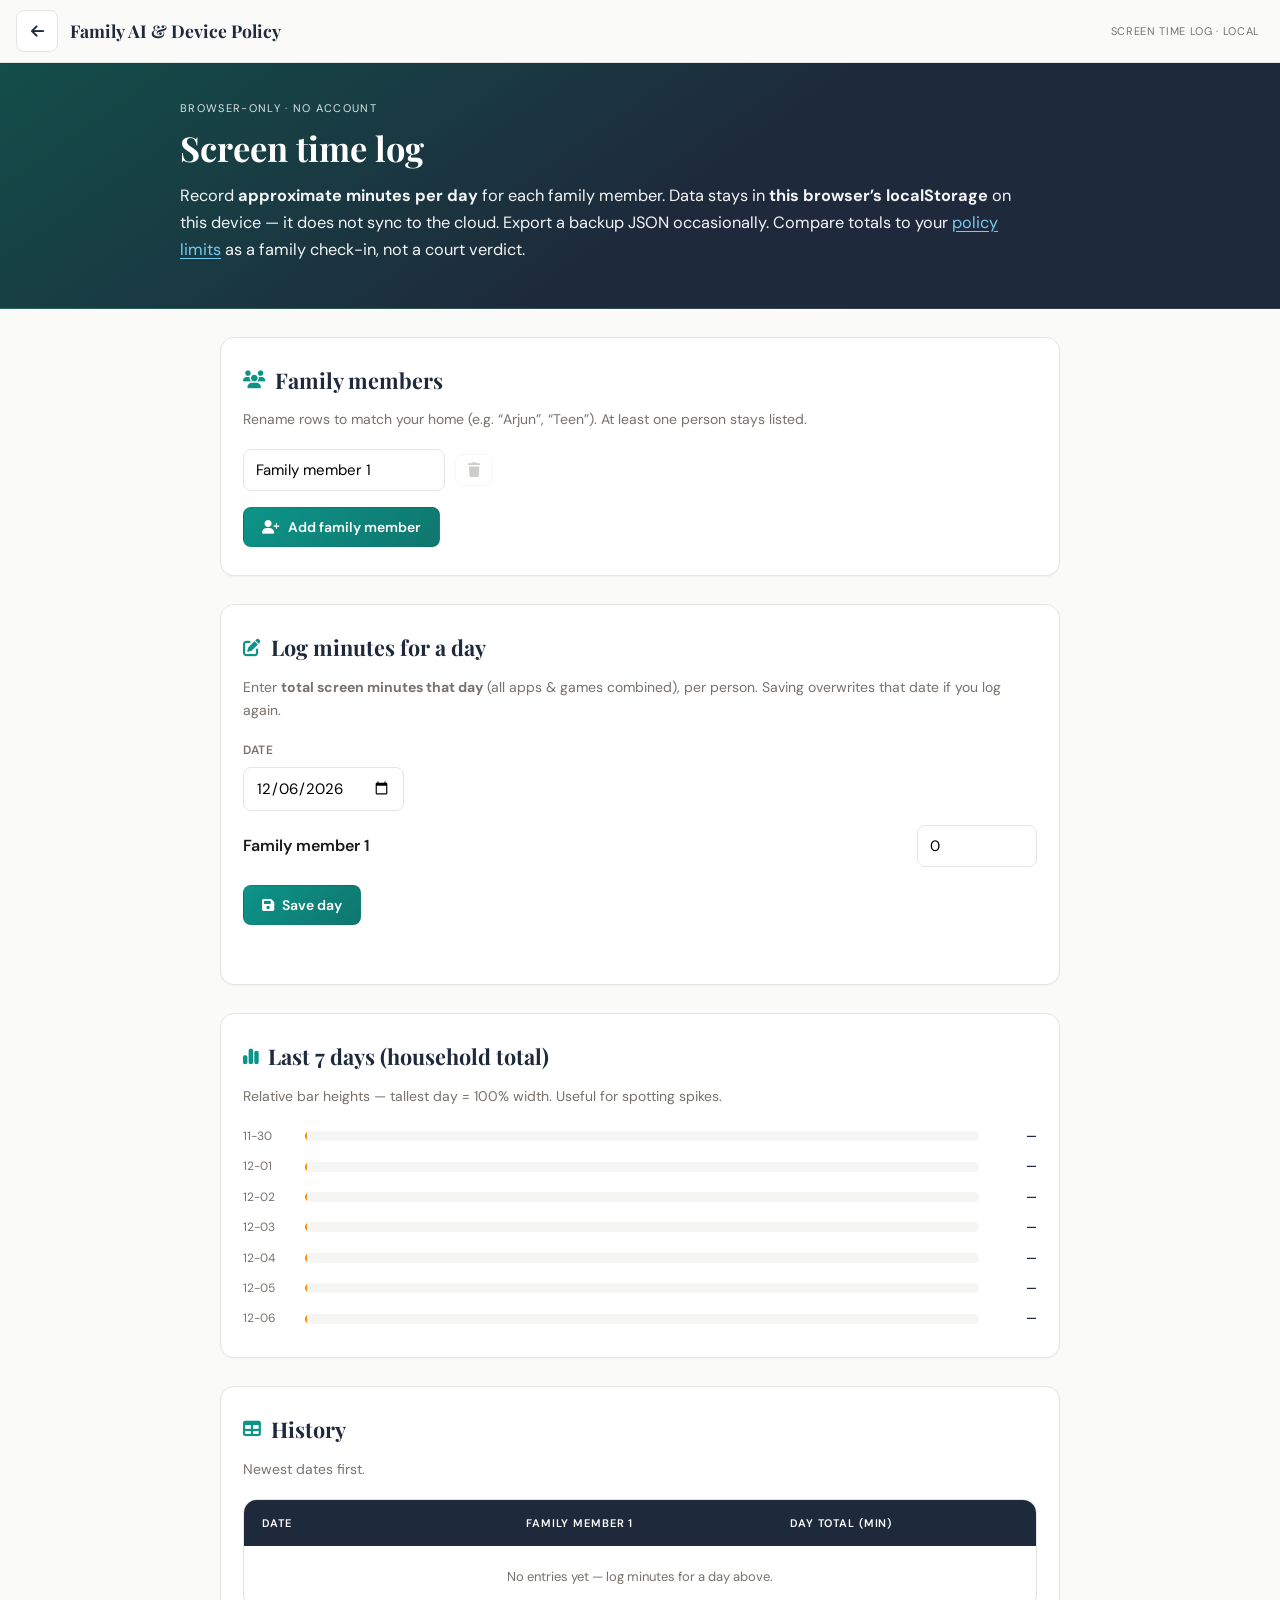
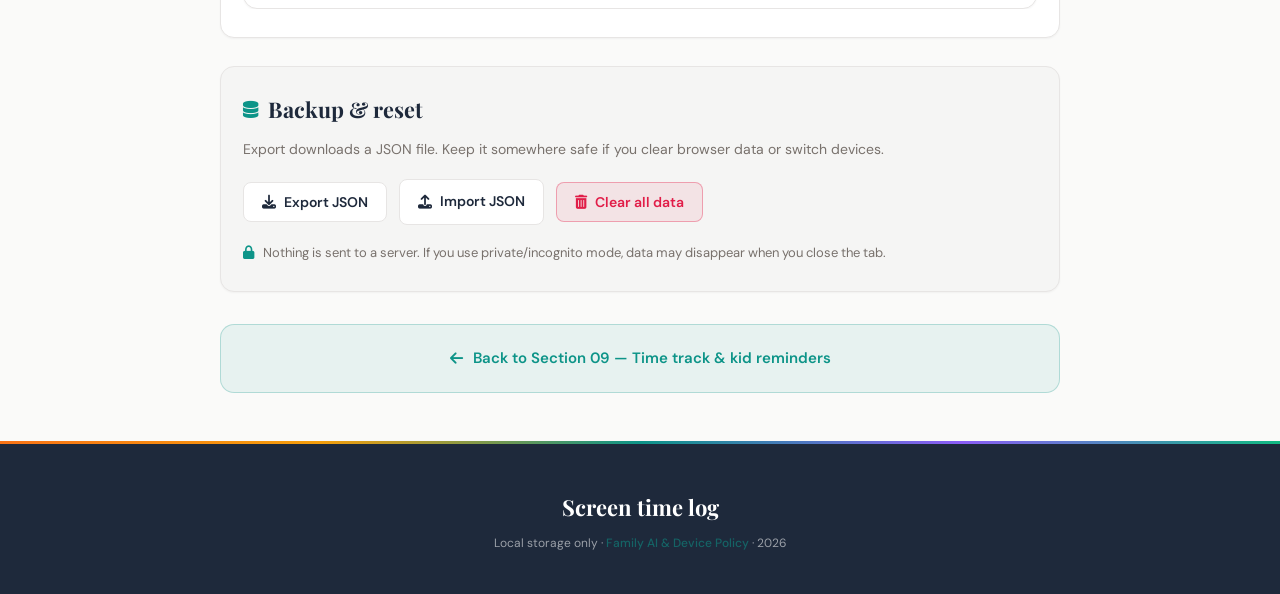
==== screen-time-tracker.html @ e4dd5988 "fix: new pages" ====
<!DOCTYPE html>
<html lang="en">
<head>
<meta charset="UTF-8">
<meta name="viewport" content="width=device-width, initial-scale=1.0">
<title>Screen time log — Family AI &amp; Device Policy</title>
<meta name="theme-color" content="#1E293B">
<meta name="description" content="Simple household screen time log stored in your browser (localStorage). Companion to the Family AI &amp; Device Policy.">
<link href="https://fonts.googleapis.com/css2?family=Playfair+Display:wght@400;700;900&amp;family=DM+Sans:wght@300;400;500;600&amp;family=DM+Mono:wght@400;500&amp;display=swap" rel="stylesheet">
<link rel="stylesheet" href="https://cdnjs.cloudflare.com/ajax/libs/font-awesome/6.5.1/css/all.min.css">
<link rel="stylesheet" href="styles.css">
<script src="screen-time-tracker.js" defer></script>
</head>
<body class="companion-page">

<a href="#main" class="skip-to-main">Skip to main content</a>

<header class="site-header site-header--companion" role="banner">
  <a class="site-header__back" href="index.html#section-09-timetrack" title="Back to policy Section 09 — time track" aria-label="Back to policy Section 09">
    <i class="fa-solid fa-arrow-left" aria-hidden="true"></i>
  </a>
  <a class="site-header__brand" href="index.html">Family AI &amp; Device Policy</a>
  <span class="site-header__meta">Screen time log · local</span>
</header>

<div class="companion-hero companion-hero--tracker" role="region" aria-labelledby="tracker-title">
  <div class="companion-hero__inner">
    <p class="companion-hero__eyebrow">Browser-only · no account</p>
    <h1 id="tracker-title">Screen time log</h1>
    <p class="companion-hero__lead">Record <strong>approximate minutes per day</strong> for each family member. Data stays in <strong>this browser&rsquo;s localStorage</strong> on this device — it does not sync to the cloud. Export a backup JSON occasionally. Compare totals to your <a href="index.html#section-09-screen-time">policy limits</a> as a family check-in, not a court verdict.</p>
  </div>
</div>

<main class="container companion-main" id="main" tabindex="-1">

  <div class="st-tracker-panel">
    <h2 class="st-tracker-h2"><i class="fa-solid fa-users" aria-hidden="true"></i> Family members</h2>
    <p class="st-tracker-lead">Rename rows to match your home (e.g. &ldquo;Arjun&rdquo;, &ldquo;Teen&rdquo;). At least one person stays listed.</p>
    <div id="st-people-list" class="st-tracker-people"></div>
    <button type="button" class="st-tracker-btn st-tracker-btn--primary" id="st-add-person">
      <i class="fa-solid fa-user-plus" aria-hidden="true"></i> Add family member
    </button>
  </div>

  <div class="st-tracker-panel">
    <h2 class="st-tracker-h2"><i class="fa-solid fa-pen-to-square" aria-hidden="true"></i> Log minutes for a day</h2>
    <p class="st-tracker-lead">Enter <strong>total screen minutes that day</strong> (all apps &amp; games combined), per person. Saving overwrites that date if you log again.</p>
    <div class="st-tracker-log-meta">
      <label class="st-tracker-date-label" for="st-log-date">Date</label>
      <input type="date" id="st-log-date" class="st-tracker-input st-tracker-input--date" />
    </div>
    <div id="st-log-fields" class="st-tracker-log-fields"></div>
    <button type="button" class="st-tracker-btn st-tracker-btn--primary" id="st-save-log">
      <i class="fa-solid fa-floppy-disk" aria-hidden="true"></i> Save day
    </button>
    <p id="st-status" class="st-tracker-status" role="status" aria-live="polite"></p>
  </div>

  <div class="st-tracker-panel">
    <h2 class="st-tracker-h2"><i class="fa-solid fa-chart-simple" aria-hidden="true"></i> Last 7 days (household total)</h2>
    <p class="st-tracker-lead">Relative bar heights — tallest day = 100% width. Useful for spotting spikes.</p>
    <div id="st-week-bars" class="st-week-bars"></div>
  </div>

  <div class="st-tracker-panel">
    <h2 class="st-tracker-h2"><i class="fa-solid fa-table" aria-hidden="true"></i> History</h2>
    <p class="st-tracker-lead">Newest dates first.</p>
    <div class="st-tracker-table-wrap">
      <table class="retention-table st-tracker-history" id="st-history-table">
        <thead id="st-history-thead"></thead>
        <tbody id="st-history-body"></tbody>
      </table>
    </div>
  </div>

  <div class="st-tracker-panel st-tracker-panel--muted">
    <h2 class="st-tracker-h2"><i class="fa-solid fa-database" aria-hidden="true"></i> Backup &amp; reset</h2>
    <p class="st-tracker-lead">Export downloads a JSON file. Keep it somewhere safe if you clear browser data or switch devices.</p>
    <div class="st-tracker-actions">
      <button type="button" class="st-tracker-btn st-tracker-btn--secondary" id="st-export">
        <i class="fa-solid fa-download" aria-hidden="true"></i> Export JSON
      </button>
      <label class="st-tracker-btn st-tracker-btn--secondary st-tracker-btn--file">
        <i class="fa-solid fa-upload" aria-hidden="true"></i> Import JSON
        <input type="file" id="st-import" accept="application/json,.json" class="st-tracker-file-input" />
      </label>
      <button type="button" class="st-tracker-btn st-tracker-btn--danger" id="st-reset">
        <i class="fa-solid fa-trash-can" aria-hidden="true"></i> Clear all data
      </button>
    </div>
    <p class="st-tracker-privacy"><i class="fa-solid fa-lock" aria-hidden="true"></i> Nothing is sent to a server. If you use private/incognito mode, data may disappear when you close the tab.</p>
  </div>

  <div class="companion-back-strip">
    <a href="index.html#section-09-timetrack" class="companion-back-strip__link"><i class="fa-solid fa-arrow-left" aria-hidden="true"></i> Back to Section 09 — Time track &amp; kid reminders</a>
  </div>

</main>

<footer class="policy-footer policy-footer--companion" role="contentinfo">
  <div class="policy-footer__main-row">
    <div class="policy-footer__col">
      <div class="policy-footer__brand-title">Screen time log</div>
      <div class="policy-footer__brand-meta">
        Local storage only · <a href="index.html">Family AI &amp; Device Policy</a> · 2026
      </div>
    </div>
  </div>
</footer>

</body>
</html>
---- styles.css ----
/* ===================================================================
   Family AI & Device Policy — Modern, Family-Friendly Theme
   Warm, approachable, and visually appealing for all age groups
   =================================================================== */

:root {
  /* Primary palette — warm & inviting */
  --saffron: #F97316;
  --deep-navy: #1E293B;
  --ivory: #FAFAF9;
  --gold: #F59E0B;
  --teal: #0D9488;
  --rose: #E11D48;
  --soft-gray: #F5F5F4;
  --text-dark: #1C1917;
  --text-mid: #78716C;
  --border: #E7E5E4;

  /* Extended palette */
  --purple: #8B5CF6;
  --sky: #0EA5E9;
  --emerald: #10B981;
  --pink: #EC4899;
  --amber: #F59E0B;
  --indigo: #6366F1;

  /* Gradients */
  --grad-hero: linear-gradient(135deg, #1E293B 0%, #334155 40%, #1E293B 100%);
  --grad-warm: linear-gradient(135deg, #FFF7ED 0%, #FEF3C7 100%);
  --grad-cool: linear-gradient(135deg, #F0FDFA 0%, #ECFEFF 100%);

  /* Shadows */
  --shadow-sm: 0 1px 2px rgba(0,0,0,0.04);
  --shadow-md: 0 4px 12px rgba(0,0,0,0.06);
  --shadow-lg: 0 10px 30px rgba(0,0,0,0.08);
  --shadow-xl: 0 20px 50px rgba(0,0,0,0.10);
  --shadow-glow: 0 0 40px rgba(249,115,22,0.15);

  /* Radius */
  --radius-sm: 8px;
  --radius-md: 14px;
  --radius-lg: 20px;
  --radius-xl: 28px;

  /* Left nav (TOC) */
  --doc-nav-width: 272px;
}

/* ── Reset & Base ──────────────────────────────────────────── */

* {
  margin: 0;
  padding: 0;
  box-sizing: border-box;
}

html {
  scroll-behavior: smooth;
  scroll-padding-top: 56px;
  overflow-x: clip;
  max-width: 100%;
}

body {
  font-family: 'DM Sans', sans-serif;
  background: var(--ivory);
  color: var(--text-dark);
  line-height: 1.7;
  -webkit-font-smoothing: antialiased;
  -moz-osx-font-smoothing: grayscale;
  overflow-x: clip;
  max-width: 100%;
}

img,
video {
  max-width: 100%;
  height: auto;
}

code {
  overflow-wrap: anywhere;
  word-break: break-word;
}

/* ── Sticky site header ────────────────────────────────────── */

.site-header {
  position: sticky;
  top: 0;
  z-index: 199;
  display: flex;
  align-items: center;
  gap: 12px;
  min-height: 52px;
  min-width: 0;
  width: 100%;
  max-width: 100%;
  box-sizing: border-box;
  padding: 10px 20px 10px 12px;
  background: rgba(250, 250, 249, 0.94);
  backdrop-filter: blur(12px);
  -webkit-backdrop-filter: blur(12px);
  border-bottom: 1px solid var(--border);
  box-shadow: 0 1px 0 rgba(0, 0, 0, 0.04);
}

.site-header__toc {
  flex-shrink: 0;
  width: 42px;
  height: 42px;
  display: flex;
  align-items: center;
  justify-content: center;
  border: 1px solid var(--border);
  border-radius: var(--radius-sm);
  background: white;
  color: var(--deep-navy);
  cursor: pointer;
  font-size: 17px;
  transition: border-color 0.15s ease, color 0.15s ease, background 0.15s ease;
}

.site-header__toc:hover {
  border-color: rgba(13, 148, 136, 0.4);
  color: var(--teal);
  background: rgba(13, 148, 136, 0.06);
}

.site-header__toc:focus-visible {
  outline: 2px solid var(--saffron);
  outline-offset: 2px;
}

.site-header__brand {
  flex: 1;
  min-width: 0;
  font-family: 'Playfair Display', serif;
  font-size: 1.1rem;
  font-weight: 700;
  color: var(--deep-navy);
  text-decoration: none;
  white-space: nowrap;
  overflow: hidden;
  text-overflow: ellipsis;
}

.site-header__brand:hover {
  color: var(--teal);
}

.site-header__meta {
  flex-shrink: 0;
  font-size: 11px;
  letter-spacing: 0.06em;
  text-transform: uppercase;
  color: var(--text-mid);
  margin-left: auto;
}

@media (max-width: 520px) {
  .site-header__meta {
    display: none;
  }
}

/* ── Cover / Hero ──────────────────────────────────────────── */

.cover {
  position: relative;
  color: white;
  overflow: hidden;
  overflow-x: clip;
  min-height: min(88vh, 960px);
  display: flex;
  flex-direction: column;
  padding: 0;
}

.cover__media {
  position: absolute;
  inset: 0;
  z-index: 0;
}

.cover__img {
  width: 100%;
  height: 100%;
  max-width: none;
  object-fit: cover;
  object-position: center 42%;
}

.cover__overlay {
  position: absolute;
  inset: 0;
  z-index: 1;
  background: linear-gradient(
    155deg,
    rgba(15, 23, 42, 0.93) 0%,
    rgba(30, 41, 59, 0.78) 42%,
    rgba(15, 23, 42, 0.92) 100%
  );
}

.cover-inner {
  position: relative;
  z-index: 2;
  padding: 80px 60px 48px;
  flex: 1;
  display: flex;
  flex-direction: column;
  justify-content: flex-end;
}

.cover__photo-credit {
  margin: 28px 0 0;
  max-width: 42rem;
}

.cover__photo-credit__line {
  margin: 0 0 6px;
  font-size: 11px;
  letter-spacing: 0.03em;
  line-height: 1.55;
  opacity: 0.58;
}

.cover__photo-credit__line:last-child {
  margin-bottom: 0;
}

.cover__photo-credit__title {
  display: inline-block;
  font-weight: 600;
  text-transform: uppercase;
  letter-spacing: 0.08em;
  font-size: 10px;
  margin-right: 8px;
  opacity: 0.85;
}

.cover__photo-credit a {
  color: var(--gold);
  text-decoration: underline;
  text-underline-offset: 2px;
}

.cover__photo-credit a:hover {
  opacity: 1;
}

@keyframes fadeInUp {
  from { opacity: 0; transform: translateY(24px); }
  to   { opacity: 1; transform: translateY(0); }
}

.cover-top {
  display: flex;
  justify-content: space-between;
  align-items: flex-start;
  margin-bottom: 80px;
  position: relative;
  z-index: 1;
  animation: fadeInUp 0.6s ease-out;
}

.family-badge {
  display: flex;
  align-items: center;
  gap: 12px;
}

.badge-icon {
  width: 50px;
  height: 50px;
  background: linear-gradient(135deg, var(--saffron), var(--gold));
  border-radius: 14px;
  display: flex;
  align-items: center;
  justify-content: center;
  font-size: 22px;
  box-shadow: 0 4px 16px rgba(249,115,22,0.35);
}

.badge-text {
  font-weight: 600;
  font-size: 13px;
  letter-spacing: 0.08em;
  text-transform: uppercase;
  opacity: 0.9;
}

.version-tag {
  font-family: 'DM Mono', monospace;
  font-size: 11px;
  letter-spacing: 0.1em;
  color: var(--gold);
  background: rgba(245,158,11,0.1);
  border: 1px solid rgba(245,158,11,0.3);
  padding: 6px 14px;
  border-radius: 20px;
  backdrop-filter: blur(8px);
}

.cover-title {
  margin-bottom: 40px;
  position: relative;
  z-index: 1;
  animation: fadeInUp 0.7s ease-out 0.1s both;
}

.cover-title .eyebrow {
  font-family: 'DM Mono', monospace;
  font-size: 12px;
  letter-spacing: 0.15em;
  text-transform: uppercase;
  color: var(--saffron);
  margin-bottom: 16px;
}

.cover-title h1 {
  font-family: 'Playfair Display', serif;
  font-size: 56px;
  font-weight: 900;
  line-height: 1.1;
  margin-bottom: 16px;
}

.cover-title h1 span {
  background: linear-gradient(135deg, var(--gold) 0%, var(--saffron) 100%);
  -webkit-background-clip: text;
  -webkit-text-fill-color: transparent;
  background-clip: text;
}

.cover-title .subtitle {
  font-size: 17px;
  font-weight: 300;
  opacity: 0.7;
  max-width: 560px;
  line-height: 1.7;
}

.cover-meta {
  display: grid;
  grid-template-columns: repeat(5, 1fr);
  gap: 1px;
  background: rgba(255, 255, 255, 0.06);
  border-radius: var(--radius-lg);
  overflow: hidden;
  margin-top: 60px;
  position: relative;
  z-index: 1;
  animation: fadeInUp 0.8s ease-out 0.2s both;
  border: 1px solid rgba(255,255,255,0.08);
}

.meta-item {
  background: rgba(255, 255, 255, 0.04);
  padding: 24px 20px;
  text-align: center;
  transition: background 0.3s ease;
  backdrop-filter: blur(4px);
}

.meta-item:hover {
  background: rgba(255, 255, 255, 0.08);
}

.meta-item .label {
  font-size: 10px;
  letter-spacing: 0.12em;
  text-transform: uppercase;
  opacity: 0.5;
  margin-bottom: 6px;
}

.meta-item .value {
  font-family: 'Playfair Display', serif;
  font-size: 18px;
  font-weight: 700;
  color: var(--gold);
}

/* ── Container & Sections ──────────────────────────────────── */

.container {
  max-width: 920px;
  width: 100%;
  min-width: 0;
  margin: 0 auto;
  padding: 60px 40px;
  box-sizing: border-box;
}

.section {
  margin-bottom: 72px;
  animation: fadeInUp 0.5s ease-out both;
  min-width: 0;
  max-width: 100%;
}

.section-header {
  display: flex;
  align-items: center;
  gap: 16px;
  margin-bottom: 28px;
  padding-bottom: 16px;
  border-bottom: 2px solid var(--border);
}

.section-num {
  font-family: 'DM Mono', monospace;
  font-size: 11px;
  letter-spacing: 0.1em;
  color: var(--saffron);
  background: rgba(249,115,22,0.08);
  border: 1px solid rgba(249,115,22,0.18);
  padding: 4px 12px;
  border-radius: 20px;
  white-space: nowrap;
}

.section-num--grandparent {
  background: rgba(181,101,29,0.08);
  border-color: rgba(181,101,29,0.25);
  color: #B5651D;
}

.section-title {
  font-family: 'Playfair Display', serif;
  font-size: 28px;
  font-weight: 700;
  color: var(--deep-navy);
}

.section-icon {
  margin-left: auto;
  font-size: 28px;
  opacity: 0.4;
}

/* ── Age Legend ─────────────────────────────────────────────── */

.age-legend {
  display: flex;
  flex-wrap: wrap;
  gap: 10px;
  margin-bottom: 20px;
}

.age-pill {
  display: flex;
  align-items: center;
  gap: 8px;
  padding: 8px 16px;
  border-radius: 30px;
  font-size: 12px;
  font-weight: 600;
  border: 1px solid;
  transition: transform 0.2s ease, box-shadow 0.2s ease;
}

.age-pill:hover {
  transform: translateY(-1px);
  box-shadow: var(--shadow-md);
}

.age-pill i {
  font-size: 11px;
}

.age-pill.adult {
  background: #F0FDFA;
  color: var(--teal);
  border-color: #99F6E4;
}

.age-pill.teen {
  background: #FFF7ED;
  color: var(--saffron);
  border-color: #FDBA74;
}

.age-pill.child {
  background: #FAF5FF;
  color: var(--purple);
  border-color: #C4B5FD;
}

.age-pill.toddler {
  background: #ECFDF5;
  color: var(--emerald);
  border-color: #6EE7B7;
}

.age-pill.grandparent {
  background: #FDF3E8;
  color: #8B4513;
  border-color: #D4A056;
}

.age-pill .dot {
  width: 10px;
  height: 10px;
  border-radius: 50%;
}

.age-pill.adult .dot { background: var(--teal); }
.age-pill.teen .dot { background: var(--saffron); }
.age-pill.child .dot { background: var(--purple); }
.age-pill.toddler .dot { background: var(--emerald); }
.age-pill.grandparent .dot { background: #B5651D; }

/* ── Member Cards ──────────────────────────────────────────── */

.members-grid {
  display: grid;
  grid-template-columns: 1fr 1fr;
  gap: 16px;
}

.member-card {
  border: 1px solid var(--border);
  border-radius: var(--radius-lg);
  padding: 26px;
  background: white;
  position: relative;
  overflow: hidden;
  transition: transform 0.25s ease, box-shadow 0.25s ease;
}

.member-card:hover {
  transform: translateY(-3px);
  box-shadow: var(--shadow-lg);
}

.member-card--full-width {
  grid-column: 1 / -1;
}

.member-card::before {
  content: '';
  position: absolute;
  top: 0;
  left: 0;
  right: 0;
  height: 4px;
}

.member-card.adult::before {
  background: linear-gradient(90deg, var(--teal), var(--sky));
}

.member-card.teen::before {
  background: linear-gradient(90deg, var(--saffron), var(--gold));
}

.member-card.child::before {
  background: linear-gradient(90deg, var(--purple), var(--pink));
}

.member-card.toddler::before {
  background: linear-gradient(90deg, var(--emerald), #34D399);
}

.member-card.grandparent::before {
  background: linear-gradient(90deg, #B5651D, #D4A056);
}

.member-role {
  font-size: 10px;
  letter-spacing: 0.12em;
  text-transform: uppercase;
  font-weight: 600;
  margin-bottom: 6px;
}

.member-card.adult .member-role { color: var(--teal); }
.member-card.teen .member-role { color: var(--saffron); }
.member-card.child .member-role { color: var(--purple); }
.member-card.toddler .member-role { color: var(--emerald); }
.member-card.grandparent .member-role { color: #B5651D; }

.member-name {
  font-family: 'Playfair Display', serif;
  font-size: 22px;
  font-weight: 700;
  margin-bottom: 6px;
}

.member-desc {
  font-size: 13px;
  color: var(--text-mid);
  margin-bottom: 16px;
  line-height: 1.65;
}

.member-perms {
  display: flex;
  flex-wrap: wrap;
  gap: 6px;
}

.perm-tag {
  font-size: 11px;
  padding: 4px 12px;
  border-radius: 20px;
  font-weight: 500;
  transition: transform 0.15s ease;
}

.perm-tag:hover {
  transform: scale(1.03);
}

.perm-tag.green {
  background: #ECFDF5;
  color: #065F46;
  border: 1px solid #A7F3D0;
}

.perm-tag.yellow {
  background: #FFFBEB;
  color: #92400E;
  border: 1px solid #FDE68A;
}

.perm-tag.red {
  background: #FFF1F2;
  color: #9F1239;
  border: 1px solid #FECDD3;
}

.perm-tag.purple {
  background: #FAF5FF;
  color: #6B21A8;
  border: 1px solid #D8B4FE;
}

.perm-tag.brown {
  background: #FDF3E8;
  color: #8B4513;
  border: 1px solid #D4A056;
}

/* ── Tools Grid ────────────────────────────────────────────── */

.tools-grid {
  display: grid;
  gap: 10px;
  width: 100%;
  min-width: 0;
}

.tool-row {
  display: grid;
  grid-template-columns: 44px minmax(0, 1fr) 90px 80px 90px 100px;
  align-items: center;
  gap: 12px;
  padding: 14px 16px;
  min-width: 0;
  box-sizing: border-box;
  background: white;
  border: 1px solid var(--border);
  border-radius: var(--radius-md);
  transition: transform 0.2s ease, box-shadow 0.2s ease;
}

.tool-row:not(.header):hover {
  transform: translateX(4px);
  box-shadow: var(--shadow-md);
}

.tool-row.header {
  background: var(--deep-navy);
  color: white;
  border-color: var(--deep-navy);
  font-size: 11px;
  letter-spacing: 0.08em;
  text-transform: uppercase;
  font-weight: 600;
  border-radius: var(--radius-md);
}

.tool-emoji {
  font-size: 20px;
  text-align: center;
}

.tool-name {
  font-weight: 600;
  font-size: 14px;
  min-width: 0;
  overflow-wrap: anywhere;
}

.tool-sub {
  font-size: 11px;
  color: var(--text-mid);
  min-width: 0;
  overflow-wrap: anywhere;
}

.access-dot {
  width: 30px;
  height: 30px;
  border-radius: 50%;
  display: flex;
  align-items: center;
  justify-content: center;
  font-size: 11px;
  margin: 0 auto;
  font-weight: 700;
  transition: transform 0.2s ease;
}

.access-dot:hover {
  transform: scale(1.15);
}

.access-dot.full {
  background: #D1FAE5;
  color: #065F46;
}

.access-dot.limit {
  background: #FEF3C7;
  color: #92400E;
}

.access-dot.super {
  background: #EDE9FE;
  color: #5B21B6;
}

.access-dot.appr {
  background: #DBEAFE;
  color: #1E40AF;
}

.access-dot.none {
  background: #F5F5F4;
  color: #A8A29E;
}

.tool-legend {
  margin-top: 14px;
  font-size: 12px;
  color: var(--text-mid);
  background: var(--soft-gray);
  padding: 10px 16px;
  border-radius: var(--radius-sm);
}

.grandparent-access-note {
  margin-top: 14px;
  background: linear-gradient(135deg, #FDF3E8, #FEFCE8);
  border: 1px solid #D4A056;
  border-radius: var(--radius-md);
  padding: 16px 20px;
  font-size: 13px;
  display: flex;
  gap: 12px;
  align-items: flex-start;
}

.grandparent-access-note__emoji {
  font-size: 20px;
  flex-shrink: 0;
}

.grandparent-access-note__title {
  color: #8B4513;
  display: block;
  margin-bottom: 4px;
}

/* ── Rules List ────────────────────────────────────────────── */

.rules-list {
  display: grid;
  gap: 12px;
}

.rule-item {
  display: flex;
  gap: 16px;
  padding: 20px 22px;
  background: white;
  border: 1px solid var(--border);
  border-radius: var(--radius-md);
  align-items: flex-start;
  transition: transform 0.2s ease, box-shadow 0.2s ease;
}

.rule-item:hover {
  transform: translateX(4px);
  box-shadow: var(--shadow-md);
}

.rule-item.critical {
  border-left: 4px solid var(--rose);
}

.rule-item.important {
  border-left: 4px solid var(--amber);
}

.rule-item.standard {
  border-left: 4px solid var(--teal);
}

.rule-badge {
  font-size: 10px;
  font-weight: 700;
  letter-spacing: 0.1em;
  text-transform: uppercase;
  padding: 4px 10px;
  border-radius: 6px;
  white-space: nowrap;
  margin-top: 3px;
}

.rule-item.critical .rule-badge {
  background: #FFF1F2;
  color: var(--rose);
}

.rule-item.important .rule-badge {
  background: #FFFBEB;
  color: #B45309;
}

.rule-item.standard .rule-badge {
  background: #F0FDFA;
  color: var(--teal);
}

.rule-content {
  flex: 1;
}

.rule-title {
  font-weight: 600;
  font-size: 15px;
  margin-bottom: 4px;
  color: var(--text-dark);
}

.rule-desc {
  font-size: 13px;
  color: var(--text-mid);
  line-height: 1.65;
}

/* ── Approval Flow ─────────────────────────────────────────── */

.approval-flow {
  display: flex;
  align-items: stretch;
  gap: 0;
  overflow-x: auto;
  overflow-y: hidden;
  max-width: 100%;
  min-width: 0;
  padding: 8px 0;
  -webkit-overflow-scrolling: touch;
}

.flow-step {
  flex: 1;
  min-width: 140px;
  background: white;
  border: 1px solid var(--border);
  border-radius: var(--radius-md);
  padding: 22px 16px;
  text-align: center;
  position: relative;
  transition: transform 0.25s ease, box-shadow 0.25s ease;
}

.flow-step:hover {
  transform: translateY(-3px);
  box-shadow: var(--shadow-md);
}

.flow-step + .flow-step::before {
  content: '\2192';
  position: absolute;
  left: -14px;
  top: 50%;
  transform: translateY(-50%);
  color: var(--saffron);
  font-size: 18px;
  font-weight: bold;
  z-index: 1;
}

.flow-step .step-num {
  width: 36px;
  height: 36px;
  background: linear-gradient(135deg, var(--saffron), var(--gold));
  color: white;
  border-radius: 50%;
  display: flex;
  align-items: center;
  justify-content: center;
  font-weight: 700;
  font-size: 14px;
  margin: 0 auto 10px;
  box-shadow: 0 3px 12px rgba(249,115,22,0.3);
}

.flow-step .step-title {
  font-weight: 600;
  font-size: 13px;
  margin-bottom: 4px;
}

.flow-step .step-desc {
  font-size: 11px;
  color: var(--text-mid);
}

/* ── Callouts ──────────────────────────────────────────────── */

.callout {
  border-radius: var(--radius-md);
  padding: 18px 22px;
  margin: 16px 0;
  display: flex;
  gap: 14px;
  align-items: flex-start;
  transition: box-shadow 0.2s ease;
}

.callout:hover {
  box-shadow: var(--shadow-sm);
}

.callout--mt-16 { margin-top: 16px; }
.callout--mt-20 { margin-top: 20px; }

.callout.info {
  background: linear-gradient(135deg, #EFF6FF, #DBEAFE);
  border: 1px solid #93C5FD;
}

.callout.warning {
  background: linear-gradient(135deg, #FFFBEB, #FEF3C7);
  border: 1px solid #FCD34D;
}

.callout.danger {
  background: linear-gradient(135deg, #FFF1F2, #FFE4E6);
  border: 1px solid #FDA4AF;
}

.callout-icon {
  font-size: 18px;
  flex-shrink: 0;
  margin-top: 1px;
}

.callout-text {
  font-size: 13px;
  line-height: 1.65;
}

.callout-text strong {
  display: block;
  margin-bottom: 4px;
  font-size: 14px;
}

/* ── Tables ────────────────────────────────────────────────── */

.retention-table {
  width: 100%;
  max-width: 100%;
  table-layout: fixed;
  border-collapse: separate;
  border-spacing: 0;
  background: white;
  border-radius: var(--radius-md);
  overflow: hidden;
  border: 1px solid var(--border);
  box-shadow: var(--shadow-sm);
}

.retention-table th {
  background: var(--deep-navy);
  color: white;
  padding: 14px 18px;
  font-size: 11px;
  letter-spacing: 0.08em;
  text-transform: uppercase;
  text-align: left;
  font-weight: 600;
  overflow-wrap: anywhere;
  word-break: break-word;
}

.retention-table td {
  padding: 14px 18px;
  font-size: 13px;
  border-bottom: 1px solid var(--border);
  vertical-align: top;
  transition: background 0.2s ease;
  overflow-wrap: anywhere;
  word-break: break-word;
}

.retention-table tr:last-child td {
  border-bottom: none;
}

.retention-table tr:nth-child(even) td {
  background: var(--soft-gray);
}

.retention-table tbody tr:hover td {
  background: #FFF7ED;
}

.retention-table--mt { margin-top: 16px; }
.retention-table--mb { margin-bottom: 24px; }

/* ── Incident Cards ────────────────────────────────────────── */

.incident-grid {
  display: grid;
  grid-template-columns: 1fr 1fr;
  gap: 16px;
}

.incident-grid--mt { margin-top: 20px; }

.incident-card {
  border: 1px solid var(--border);
  border-radius: var(--radius-md);
  padding: 22px;
  background: white;
  transition: transform 0.25s ease, box-shadow 0.25s ease;
}

.incident-card:hover {
  transform: translateY(-3px);
  box-shadow: var(--shadow-lg);
}

.inc-level {
  font-size: 10px;
  font-weight: 700;
  letter-spacing: 0.1em;
  text-transform: uppercase;
  padding: 4px 12px;
  border-radius: 20px;
  display: inline-block;
  margin-bottom: 12px;
}

.inc-level.low {
  background: #D1FAE5;
  color: #065F46;
}

.inc-level.medium {
  background: #FEF3C7;
  color: #92400E;
}

.inc-level.high {
  background: #FFE4E6;
  color: #9F1239;
}

.inc-level.critical {
  background: linear-gradient(135deg, var(--rose), #BE123C);
  color: white;
}

.inc-title {
  font-weight: 700;
  font-size: 15px;
  margin-bottom: 6px;
}

.inc-examples {
  font-size: 12px;
  color: var(--text-mid);
  margin-bottom: 14px;
  font-style: italic;
  line-height: 1.6;
}

.inc-steps {
  list-style: none;
  display: flex;
  flex-direction: column;
  gap: 8px;
}

.inc-steps li {
  display: flex;
  gap: 10px;
  font-size: 12px;
  align-items: flex-start;
}

.inc-step-num {
  width: 20px;
  height: 20px;
  background: var(--deep-navy);
  color: white;
  border-radius: 50%;
  font-size: 9px;
  display: flex;
  align-items: center;
  justify-content: center;
  flex-shrink: 0;
  margin-top: 1px;
  font-weight: 600;
}

/* ── Scenario Cards ────────────────────────────────────────── */

.scenario-card {
  border: 1px solid var(--border);
  border-radius: var(--radius-lg);
  overflow: hidden;
  margin-bottom: 20px;
  background: white;
  transition: transform 0.25s ease, box-shadow 0.25s ease;
}

.scenario-card:hover {
  transform: translateY(-2px);
  box-shadow: var(--shadow-lg);
}

.scenario-header {
  padding: 16px 22px;
  display: flex;
  align-items: center;
  gap: 12px;
}

.scenario-header.green {
  background: linear-gradient(135deg, #ECFDF5, #D1FAE5);
}

.scenario-header.amber {
  background: linear-gradient(135deg, #FFFBEB, #FEF3C7);
}

.scenario-header.red {
  background: linear-gradient(135deg, #FFF1F2, #FFE4E6);
}

.scenario-verdict {
  font-size: 10px;
  font-weight: 700;
  letter-spacing: 0.1em;
  text-transform: uppercase;
  padding: 5px 12px;
  border-radius: 20px;
  margin-left: auto;
  white-space: nowrap;
}

.scenario-header.green .scenario-verdict {
  background: linear-gradient(135deg, #065F46, #047857);
  color: white;
}

.scenario-header.amber .scenario-verdict {
  background: linear-gradient(135deg, #92400E, #B45309);
  color: white;
}

.scenario-header.red .scenario-verdict {
  background: linear-gradient(135deg, var(--rose), #BE123C);
  color: white;
}

.scenario-tag {
  font-size: 11px;
  font-weight: 600;
  color: var(--text-mid);
  background: rgba(0,0,0,0.05);
  padding: 4px 10px;
  border-radius: 20px;
}

.scenario-title-text {
  font-weight: 600;
  font-size: 15px;
}

.scenario-body {
  padding: 22px;
  display: grid;
  grid-template-columns: 1fr 1fr;
  gap: 20px;
}

.scenario-detail .label {
  font-size: 10px;
  letter-spacing: 0.1em;
  text-transform: uppercase;
  font-weight: 600;
  color: var(--text-mid);
  margin-bottom: 6px;
}

.scenario-detail p {
  font-size: 13px;
  line-height: 1.65;
}

/* ── Screen Time Grid ──────────────────────────────────────── */

.screen-time-grid {
  display: grid;
  grid-template-columns: repeat(4, 1fr);
  gap: 14px;
  margin-bottom: 8px;
}

.screen-time-card {
  background: white;
  border: 1px solid var(--border);
  border-radius: var(--radius-md);
  padding: 20px;
  text-align: center;
  border-top: 4px solid var(--border);
  transition: transform 0.25s ease, box-shadow 0.25s ease;
}

.screen-time-card:hover {
  transform: translateY(-4px);
  box-shadow: var(--shadow-lg);
}

.screen-time-card--teal { border-top-color: var(--teal); }
.screen-time-card--saffron { border-top-color: var(--saffron); }
.screen-time-card--purple { border-top-color: var(--purple); }
.screen-time-card--green { border-top-color: var(--emerald); }

.screen-time-card__emoji {
  font-size: 28px;
  margin-bottom: 8px;
}

.screen-time-card__tier {
  font-size: 11px;
  text-transform: uppercase;
  letter-spacing: 0.1em;
  font-weight: 700;
  margin-bottom: 6px;
}

.screen-time-card--teal .screen-time-card__tier { color: var(--teal); }
.screen-time-card--saffron .screen-time-card__tier { color: var(--saffron); }
.screen-time-card--purple .screen-time-card__tier { color: var(--purple); }
.screen-time-card--green .screen-time-card__tier { color: var(--emerald); }

.screen-time-card__value {
  font-family: 'Playfair Display', serif;
  font-size: 28px;
  font-weight: 700;
  color: var(--deep-navy);
}

.screen-time-card__hint {
  font-size: 11px;
  color: var(--text-mid);
  margin-top: 6px;
  line-height: 1.5;
}

/* ── Kid-friendly time reminders (Section 09) ──────────────── */

.cute-reminder-board {
  margin-top: 8px;
  margin-bottom: 4px;
}

.cute-reminder-grid {
  display: grid;
  grid-template-columns: repeat(3, minmax(0, 1fr));
  gap: 14px;
}

.cute-msg-card {
  border-radius: var(--radius-md);
  padding: 16px 16px 18px;
  border: 1px solid var(--border);
  min-width: 0;
  transition: transform 0.2s ease, box-shadow 0.2s ease;
}

.cute-msg-card:hover {
  transform: translateY(-2px);
  box-shadow: var(--shadow-md);
}

.cute-msg-card--soft {
  background: linear-gradient(160deg, #fffbeb 0%, #fff7ed 55%, #fff 100%);
  border-color: rgba(245, 158, 11, 0.25);
}

.cute-msg-card--warn {
  background: linear-gradient(160deg, #fff7ed 0%, #ffedd5 50%, #fff 100%);
  border-color: rgba(249, 115, 22, 0.35);
  border-left: 4px solid var(--saffron);
}

.cute-msg-card__tag {
  display: inline-block;
  font-size: 10px;
  font-weight: 700;
  letter-spacing: 0.06em;
  text-transform: uppercase;
  color: var(--teal);
  margin-bottom: 10px;
}

.cute-msg-card--warn .cute-msg-card__tag {
  color: var(--saffron);
}

.cute-msg-card__text {
  margin: 0;
  font-size: 14px;
  line-height: 1.55;
  color: var(--text-dark);
}

.cute-reminder-board__hint {
  margin: 18px 0 0;
  font-size: 13px;
  line-height: 1.6;
  color: var(--text-mid);
  padding: 14px 16px;
  background: rgba(13, 148, 136, 0.06);
  border: 1px solid rgba(13, 148, 136, 0.2);
  border-radius: var(--radius-md);
}

.cute-reminder-board__hint .fa-lightbulb {
  color: var(--gold);
  margin-right: 6px;
}

/* ── Sample Request ────────────────────────────────────────── */

.sample-request {
  background: white;
  border: 1px solid var(--border);
  border-radius: var(--radius-md);
  padding: 22px;
  margin-top: 20px;
  box-shadow: var(--shadow-sm);
}

.sample-request__title {
  font-weight: 600;
  margin-bottom: 12px;
  font-size: 15px;
}

.sample-request__quote {
  background: linear-gradient(135deg, var(--soft-gray), #FFF7ED);
  border-radius: var(--radius-sm);
  padding: 16px;
  font-size: 13px;
  font-family: 'DM Mono', monospace;
  line-height: 1.8;
  border-left: 3px solid var(--saffron);
}

.sample-request__hint {
  font-size: 12px;
  color: var(--emerald);
  margin-top: 10px;
  font-weight: 500;
}

/* ── Subsection Titles ─────────────────────────────────────── */

.subsection-title {
  margin-top: 24px;
  margin-bottom: 8px;
  font-weight: 600;
  font-size: 16px;
  color: var(--deep-navy);
}

.subsection-title--tight { margin-bottom: 12px; }
.subsection-title--spaced { margin-top: 32px; }
.subsection-title--grand { margin-top: 28px; }

.subsection-title__icon {
  margin-right: 8px;
}

/* ── Section Intro ─────────────────────────────────────────── */

.section-intro {
  font-size: 14px;
  color: var(--text-mid);
  margin-bottom: 24px;
  line-height: 1.7;
}

.section-intro--compact {
  margin-bottom: 20px;
}

/* ── Footer ────────────────────────────────────────────────── */

.policy-footer {
  background: var(--deep-navy);
  color: white;
  padding: 48px 60px 40px;
  display: flex;
  flex-direction: column;
  align-items: stretch;
  gap: 28px;
  position: relative;
  overflow: hidden;
  overflow-x: clip;
  max-width: 100%;
  min-width: 0;
  box-sizing: border-box;
}

.policy-footer__main-row {
  display: flex;
  justify-content: space-between;
  align-items: center;
  width: 100%;
  gap: 24px;
}

.policy-footer::before {
  content: '';
  position: absolute;
  top: 0;
  left: 0;
  right: 0;
  height: 3px;
  background: linear-gradient(90deg, var(--saffron), var(--gold), var(--teal), var(--purple), var(--emerald));
}

.policy-footer__col { flex: 1; }

.policy-footer__brand-title {
  font-family: 'Playfair Display', serif;
  font-size: 22px;
  font-weight: 700;
  margin-bottom: 6px;
}

.policy-footer__brand-meta {
  font-size: 12px;
  opacity: 0.55;
  line-height: 1.8;
}

.policy-footer__tags {
  margin-top: 16px;
  display: flex;
  gap: 10px;
  flex-wrap: wrap;
}

.policy-footer__pill {
  font-size: 11px;
  background: rgba(255,255,255,0.06);
  border: 1px solid rgba(255,255,255,0.12);
  border-radius: 20px;
  padding: 4px 14px;
  transition: background 0.2s ease;
}

.policy-footer__pill:hover {
  background: rgba(255,255,255,0.12);
}

.policy-footer__center {
  text-align: center;
  padding: 0 40px;
  flex-shrink: 0;
}

.policy-footer__seal-ring {
  width: 90px;
  height: 90px;
  border: 2px solid var(--gold);
  border-radius: 50%;
  display: flex;
  flex-direction: column;
  align-items: center;
  justify-content: center;
  margin: 0 auto 10px;
  box-shadow: 0 0 24px rgba(245,158,11,0.15);
  transition: box-shadow 0.3s ease;
}

.policy-footer__seal-ring:hover {
  box-shadow: 0 0 36px rgba(245,158,11,0.25);
}

.policy-footer__seal-ring .fa-house {
  font-size: 28px;
  color: var(--gold);
}

.policy-footer__seal-label {
  font-size: 10px;
  letter-spacing: 0.12em;
  text-transform: uppercase;
  color: var(--gold);
}

.policy-footer__seal-sub {
  font-size: 10px;
  opacity: 0.4;
  margin-top: 2px;
}

.policy-footer__incident {
  flex: 1;
  text-align: right;
}

.policy-footer__incident-heading {
  font-size: 12px;
  font-weight: 600;
  text-transform: uppercase;
  letter-spacing: 0.08em;
  opacity: 0.5;
  margin-bottom: 10px;
}

.policy-footer__incident-body {
  font-size: 13px;
  line-height: 2;
  opacity: 0.85;
}

.policy-footer__incident-body .fa-circle-xmark { color: #FB7185; }
.policy-footer__incident-body .fa-circle-exclamation { color: #FBBF24; }
.policy-footer__incident-body .fa-circle-dot { color: #34D399; }
.policy-footer__incident-body .fa-globe { color: #7DD3FC; }

.policy-footer__review-date {
  margin-top: 14px;
  font-size: 11px;
  opacity: 0.4;
}

.policy-footer__attribution {
  width: 100%;
  padding-top: 24px;
  border-top: 1px solid rgba(255, 255, 255, 0.1);
}

.policy-footer__attribution-text {
  margin: 0;
  font-size: 12px;
  line-height: 1.75;
  opacity: 0.72;
  max-width: 900px;
}

.policy-footer__attribution-text strong {
  display: block;
  font-size: 10px;
  letter-spacing: 0.12em;
  text-transform: uppercase;
  opacity: 0.55;
  margin-bottom: 8px;
  font-weight: 600;
}

.policy-footer__attribution-text a {
  color: var(--gold);
  text-decoration: underline;
  text-underline-offset: 2px;
}

.policy-footer__attribution-text a:hover {
  opacity: 1;
}

/* Legacy footer elements (kept for compatibility) */
.footer-sig .sig-label {
  font-size: 11px;
  opacity: 0.5;
  letter-spacing: 0.08em;
  text-transform: uppercase;
  margin-bottom: 8px;
}

.sig-line {
  width: 180px;
  height: 1px;
  background: rgba(255,255,255,0.3);
  margin-bottom: 6px;
}

.footer-sig .sig-name {
  font-family: 'Playfair Display', serif;
  font-size: 18px;
}

.footer-seal { text-align: center; }

.seal-circle {
  width: 80px;
  height: 80px;
  border: 2px solid var(--gold);
  border-radius: 50%;
  display: flex;
  flex-direction: column;
  align-items: center;
  justify-content: center;
  margin: 0 auto 6px;
}

.seal-icon { font-size: 24px; }

.seal-text {
  font-size: 8px;
  letter-spacing: 0.1em;
  text-transform: uppercase;
  color: var(--gold);
}

/* ── Icon Utilities ────────────────────────────────────────── */

.section-icon i { font-size: 24px; }
.callout-icon i { font-size: 18px; }

.fa-icon-sm {
  font-size: 13px;
  margin-right: 4px;
}

.badge-icon i {
  font-size: 20px;
  color: white;
}

.role-icon {
  display: inline-flex;
  align-items: center;
  justify-content: center;
  width: 22px;
  height: 22px;
  border-radius: 50%;
  margin-right: 4px;
  font-size: 11px;
  flex-shrink: 0;
}

.text-center { text-align: center; }

/* ── Color icon classes ────────────────────────────────────── */

.icon-teal { color: var(--teal); }
.icon-saffron { color: var(--saffron); }
.icon-navy { color: var(--deep-navy); }
.icon-rose { color: var(--rose); }
.icon-gold { color: var(--gold); }
.icon-blue { color: var(--sky); }
.icon-green-dark { color: #065F46; }
.icon-brown { color: #B5651D; }
.icon-amber { color: #B45309; }
.icon-info { color: #2563EB; }
.icon-danger { color: #DC2626; }
.icon-heart { color: #E11D48; }
.icon-seedling { color: #059669; }

/* ── Responsive ────────────────────────────────────────────── */

@media (max-width: 700px) {
  .cover {
    min-height: min(92vh, 820px);
  }

  .cover-inner {
    padding: 40px 24px 36px;
  }

  .cover-top {
    flex-direction: column;
    gap: 16px;
    margin-bottom: 48px;
  }

  .cover-title h1 {
    font-size: 36px;
  }

  .cover-meta {
    grid-template-columns: 1fr 1fr;
  }

  .container {
    padding: 40px 20px;
  }

  .members-grid,
  .incident-grid {
    grid-template-columns: 1fr;
  }

  .tool-row {
    grid-template-columns: 36px minmax(0, 1fr) 50px 50px 50px 60px;
    gap: 6px;
    font-size: 12px;
  }

  .approval-flow {
    flex-direction: column;
  }

  .flow-step + .flow-step::before {
    content: '\2193';
    left: 50%;
    top: -12px;
  }

  .scenario-body {
    grid-template-columns: 1fr;
  }

  .scenario-header {
    flex-wrap: wrap;
    gap: 8px;
  }

  .policy-footer {
    gap: 24px;
    text-align: center;
    padding: 40px 24px 32px;
  }

  .policy-footer__main-row {
    flex-direction: column;
    text-align: center;
  }

  .policy-footer__incident {
    text-align: center;
  }

  .policy-footer__attribution-text {
    text-align: left;
    margin-left: auto;
    margin-right: auto;
  }

  .screen-time-grid {
    grid-template-columns: 1fr 1fr;
  }

  .cute-reminder-grid {
    grid-template-columns: 1fr 1fr;
  }

  .section-header {
    flex-wrap: wrap;
    gap: 10px;
  }

  .section-title {
    font-size: 22px;
  }

  .retention-table {
    font-size: 12px;
  }

  .age-legend {
    gap: 6px;
  }

  .age-pill {
    font-size: 11px;
    padding: 6px 12px;
  }
}

@media (max-width: 480px) {
  .screen-time-grid {
    grid-template-columns: 1fr;
  }

  .cute-reminder-grid {
    grid-template-columns: 1fr;
  }

  .cover-meta {
    grid-template-columns: 1fr;
  }

  .tool-row {
    grid-template-columns: 30px minmax(0, 1fr) 40px 40px 40px 50px;
    gap: 4px;
    padding: 10px 10px;
    font-size: 11px;
  }

  .access-dot {
    width: 24px;
    height: 24px;
    font-size: 10px;
  }
}

/* ── Collapsible left navigation (TOC) ─────────────────────── */

.skip-to-main {
  position: absolute;
  left: -9999px;
  top: auto;
  width: 1px;
  height: 1px;
  overflow: hidden;
  z-index: 400;
}

.skip-to-main:focus {
  left: 12px;
  top: 12px;
  width: auto;
  height: auto;
  padding: 12px 24px;
  background: var(--deep-navy);
  color: white;
  border-radius: var(--radius-sm);
  font-weight: 600;
  font-size: 14px;
  text-decoration: none;
  box-shadow: var(--shadow-lg);
  outline: 2px solid var(--saffron);
  outline-offset: 2px;
}

.visually-hidden {
  position: absolute;
  width: 1px;
  height: 1px;
  padding: 0;
  margin: -1px;
  overflow: hidden;
  clip: rect(0, 0, 0, 0);
  white-space: nowrap;
  border: 0;
}

body.has-doc-nav {
  padding-left: var(--doc-nav-width);
  transition: padding-left 0.28s ease;
}

body.doc-nav-collapsed {
  padding-left: 0;
}

.doc-nav {
  position: fixed;
  left: 0;
  top: 0;
  bottom: 0;
  width: var(--doc-nav-width);
  z-index: 220;
  background: linear-gradient(180deg, #ffffff 0%, var(--ivory) 100%);
  border-right: 1px solid var(--border);
  box-shadow: var(--shadow-md);
  display: flex;
  flex-direction: column;
  transition: transform 0.28s ease;
  overflow: hidden;
}

.doc-nav.is-collapsed {
  transform: translateX(-100%);
}

.doc-nav__inner {
  display: flex;
  flex-direction: column;
  min-height: 0;
  flex: 1;
  padding: 16px 12px 28px;
  overflow-y: auto;
  -webkit-overflow-scrolling: touch;
}

.doc-nav__head {
  display: flex;
  align-items: center;
  justify-content: space-between;
  gap: 8px;
  margin-bottom: 12px;
  padding-bottom: 12px;
  border-bottom: 1px solid var(--border);
  flex-shrink: 0;
  position: sticky;
  top: 0;
  background: linear-gradient(180deg, #ffffff 0%, var(--ivory) 100%);
  z-index: 2;
  padding-top: 4px;
}

.doc-nav__title {
  font-family: 'Playfair Display', serif;
  font-size: 15px;
  font-weight: 700;
  color: var(--deep-navy);
  text-decoration: none;
  line-height: 1.25;
}

.doc-nav__title:hover {
  color: var(--teal);
}

.doc-nav__collapse {
  flex-shrink: 0;
  width: 36px;
  height: 36px;
  border: 1px solid var(--border);
  border-radius: var(--radius-sm);
  background: white;
  cursor: pointer;
  color: var(--text-mid);
  display: flex;
  align-items: center;
  justify-content: center;
  transition: color 0.15s ease, border-color 0.15s ease;
}

.doc-nav__collapse:hover {
  color: var(--teal);
  border-color: rgba(13, 148, 136, 0.35);
}

.doc-nav.is-collapsed .doc-nav__collapse {
  pointer-events: none;
}

.doc-nav__list {
  list-style: none;
  margin: 0;
  padding: 0;
}

.doc-nav__list > li {
  margin-bottom: 2px;
}

.doc-nav__link {
  display: block;
  padding: 8px 10px;
  border-radius: var(--radius-sm);
  font-size: 13px;
  color: var(--text-dark);
  text-decoration: none;
  line-height: 1.35;
  border-left: 3px solid transparent;
  transition: background 0.15s ease, color 0.15s ease;
}

.doc-nav__link:hover {
  background: rgba(13, 148, 136, 0.08);
  color: var(--teal);
}

.doc-nav__link.is-active {
  background: rgba(249, 115, 22, 0.12);
  color: var(--deep-navy);
  font-weight: 600;
  border-left-color: var(--saffron);
}

.doc-nav__link--cover {
  font-size: 12px;
  color: var(--text-mid);
}

.doc-nav__link--cover.is-active {
  color: var(--deep-navy);
}

.doc-nav__sub {
  list-style: none;
  margin: 2px 0 10px 0;
  padding: 0 0 0 10px;
  border-left: 2px solid var(--border);
}

.doc-nav__sub .doc-nav__sublink {
  font-size: 12px;
  padding: 6px 8px;
}

/* Legacy control — navigation lives in .site-header__toc */
.doc-nav__reopen {
  display: none !important;
}

#cover,
[id^="section-"],
#policy-footer {
  scroll-margin-top: 0.75rem;
}

@media (max-width: 900px) {
  body.has-doc-nav {
    padding-left: 0;
  }

  body.doc-nav-collapsed .doc-nav {
    transform: translateX(-100%);
  }

  body:not(.doc-nav-collapsed) .doc-nav {
    box-shadow: 8px 0 32px rgba(0, 0, 0, 0.12);
  }
}

/* ── Indian languages bar (machine translation) ───────────── */

.lang-bar {
  background: linear-gradient(180deg, #f0fdf4 0%, var(--ivory) 100%);
  border-bottom: 1px solid var(--border);
  padding: 28px 40px 32px;
  margin-left: 0;
  width: 100%;
  max-width: 100%;
  min-width: 0;
  box-sizing: border-box;
}

.lang-bar__inner {
  max-width: 920px;
  margin: 0 auto;
}

.lang-bar__title {
  font-family: 'Playfair Display', serif;
  font-size: 1.35rem;
  font-weight: 700;
  color: var(--deep-navy);
  margin: 0 0 12px;
  display: flex;
  align-items: center;
  gap: 10px;
}

.lang-bar__title .fa-language {
  color: var(--teal);
}

.lang-bar__text {
  font-size: 15px;
  color: var(--text-dark);
  margin: 0 0 10px;
  max-width: 62rem;
}

.lang-bar__text--secondary {
  font-size: 14px;
  color: var(--text-mid);
  margin-bottom: 0;
}

.lang-bar__text a {
  color: var(--teal);
  font-weight: 600;
}

.lang-bar__hosting {
  font-size: 13px;
  color: #b45309;
  background: rgba(245, 158, 11, 0.12);
  border: 1px solid rgba(245, 158, 11, 0.35);
  border-radius: var(--radius-sm);
  padding: 10px 14px;
  margin: 14px 0 0;
}

.lang-bar__controls {
  margin-top: 20px;
  display: flex;
  flex-direction: column;
  gap: 18px;
}

.lang-bar__label {
  display: block;
  font-size: 11px;
  font-weight: 600;
  letter-spacing: 0.06em;
  text-transform: uppercase;
  color: var(--text-mid);
  margin-bottom: 10px;
}

.lang-bar__chips {
  display: flex;
  flex-wrap: wrap;
  gap: 8px;
}

.lang-chip {
  font-family: 'DM Sans', 'Noto Sans Devanagari', 'Noto Sans Tamil', 'Noto Sans', system-ui, sans-serif;
  font-size: 13px;
  font-weight: 500;
  padding: 8px 12px;
  border-radius: 999px;
  border: 1px solid rgba(13, 148, 136, 0.35);
  background: white;
  color: var(--deep-navy);
  cursor: pointer;
  transition: background 0.15s ease, border-color 0.15s ease, transform 0.12s ease;
}

.lang-chip:hover {
  background: rgba(13, 148, 136, 0.1);
  border-color: var(--teal);
}

.lang-chip:active {
  transform: scale(0.98);
}

.lang-chip:focus-visible {
  outline: 2px solid var(--saffron);
  outline-offset: 2px;
}

.lang-bar__select-wrap {
  max-width: 320px;
}

.lang-bar__select {
  width: 100%;
  font-family: 'DM Sans', sans-serif;
  font-size: 14px;
  padding: 10px 12px;
  border-radius: var(--radius-sm);
  border: 1px solid var(--border);
  background: white;
  color: var(--text-dark);
  cursor: pointer;
}

.lang-bar__select:focus {
  outline: none;
  border-color: var(--teal);
  box-shadow: 0 0 0 3px rgba(13, 148, 136, 0.2);
}

#language-section {
  scroll-margin-top: 0.75rem;
}

@media (max-width: 768px) {
  .lang-bar {
    padding: 22px 20px 26px;
  }

  .lang-bar__title {
    font-size: 1.15rem;
  }
}

/* ── Companion pages (e.g. scams & misinformation) ───────────── */

body.companion-page {
  padding-left: 0;
}

.site-header--companion {
  padding-left: 16px;
}

.site-header__back {
  flex-shrink: 0;
  display: inline-flex;
  align-items: center;
  justify-content: center;
  width: 42px;
  height: 42px;
  border: 1px solid var(--border);
  border-radius: var(--radius-sm);
  background: white;
  color: var(--deep-navy);
  text-decoration: none;
  font-size: 15px;
  transition: border-color 0.15s ease, color 0.15s ease, background 0.15s ease;
}

.site-header__back:hover {
  border-color: rgba(13, 148, 136, 0.4);
  color: var(--teal);
  background: rgba(13, 148, 136, 0.06);
}

.site-header__back:focus-visible {
  outline: 2px solid var(--saffron);
  outline-offset: 2px;
}

.companion-hero {
  background: linear-gradient(145deg, var(--deep-navy) 0%, #334155 48%, #1e3a4f 100%);
  color: white;
  padding: 36px 24px 44px;
  border-bottom: 1px solid rgba(255, 255, 255, 0.1);
}

.companion-hero__inner {
  max-width: 920px;
  margin: 0 auto;
}

.companion-hero__eyebrow {
  font-size: 11px;
  letter-spacing: 0.12em;
  text-transform: uppercase;
  opacity: 0.85;
  margin: 0 0 10px;
}

.companion-hero h1 {
  font-family: 'Playfair Display', serif;
  font-size: clamp(1.65rem, 4vw, 2.15rem);
  font-weight: 700;
  margin: 0 0 14px;
  line-height: 1.2;
}

.companion-hero__lead {
  font-size: 1.02rem;
  line-height: 1.65;
  margin: 0;
  max-width: 52rem;
  opacity: 0.95;
}

.companion-hero a {
  color: #7dd3fc;
  text-decoration: underline;
  text-underline-offset: 3px;
}

.companion-hero a:hover {
  color: #bae6fd;
}

.companion-main {
  padding-top: 28px;
  padding-bottom: 48px;
}

.companion-toc {
  max-width: 920px;
  margin: 0 auto 36px;
  padding: 20px 22px;
  background: var(--soft-gray);
  border: 1px solid var(--border);
  border-radius: var(--radius-md);
}

.companion-toc__title {
  font-size: 12px;
  font-weight: 700;
  letter-spacing: 0.08em;
  text-transform: uppercase;
  color: var(--text-mid);
  margin-bottom: 12px;
}

.companion-toc__list {
  list-style: none;
  margin: 0;
  padding: 0;
  display: flex;
  flex-wrap: wrap;
  gap: 8px 20px;
}

.companion-toc__list a {
  font-size: 14px;
  color: var(--teal);
  text-decoration: none;
  font-weight: 500;
}

.companion-toc__list a:hover {
  text-decoration: underline;
}

.companion-section {
  max-width: 920px;
  margin-left: auto;
  margin-right: auto;
}

.companion-list,
.companion-ol {
  margin: 0 0 8px;
  padding-left: 1.35rem;
  line-height: 1.7;
  color: var(--text-dark);
  font-size: 15px;
}

.companion-list li + li,
.companion-ol li + li {
  margin-top: 10px;
}

.companion-disclaimer {
  font-size: 13px;
  color: var(--text-mid);
  font-style: italic;
}

.companion-back-strip {
  max-width: 920px;
  margin: 32px auto 0;
  padding: 20px 22px;
  background: rgba(13, 148, 136, 0.08);
  border: 1px solid rgba(13, 148, 136, 0.25);
  border-radius: var(--radius-md);
  text-align: center;
}

.companion-back-strip__link {
  display: inline-flex;
  align-items: center;
  gap: 10px;
  font-weight: 600;
  color: var(--teal);
  text-decoration: none;
  font-size: 15px;
}

.companion-back-strip__link:hover {
  text-decoration: underline;
}

.policy-footer--companion {
  margin-top: 0;
}

.policy-footer--companion .policy-footer__main-row {
  justify-content: center;
  text-align: center;
}

.policy-footer--companion .policy-footer__brand-meta a {
  color: var(--teal);
  text-decoration: none;
  font-weight: 500;
}

.policy-footer--companion .policy-footer__brand-meta a:hover {
  text-decoration: underline;
}

#misinformation,
#verify,
#ai-misinfo,
#scams-detail,
#family,
#if-hit,
#resources {
  scroll-margin-top: 0.75rem;
}

/* ── Screen time tracker (localStorage page) ───────────────── */

.companion-hero--tracker {
  background: linear-gradient(145deg, #134e4a 0%, var(--deep-navy) 55%, #1e293b 100%);
}

.st-tracker-panel {
  max-width: 920px;
  margin: 0 auto 28px;
  padding: 24px 22px 28px;
  background: white;
  border: 1px solid var(--border);
  border-radius: var(--radius-md);
  box-shadow: var(--shadow-sm);
}

.st-tracker-panel--muted {
  background: var(--soft-gray);
}

.st-tracker-h2 {
  font-family: 'Playfair Display', serif;
  font-size: 1.35rem;
  font-weight: 700;
  color: var(--deep-navy);
  margin: 0 0 10px;
  display: flex;
  align-items: center;
  gap: 10px;
}

.st-tracker-h2 .fa-solid {
  color: var(--teal);
  font-size: 1.1rem;
}

.st-tracker-lead {
  font-size: 14px;
  line-height: 1.65;
  color: var(--text-mid);
  margin: 0 0 18px;
}

.st-tracker-people {
  display: flex;
  flex-direction: column;
  gap: 10px;
  margin-bottom: 16px;
}

.st-tracker-person {
  display: flex;
  align-items: center;
  gap: 10px;
  min-width: 0;
}

.st-tracker-input {
  font-family: 'DM Sans', system-ui, sans-serif;
  font-size: 15px;
  padding: 10px 12px;
  border: 1px solid var(--border);
  border-radius: var(--radius-sm);
  min-width: 0;
  box-sizing: border-box;
}

.st-tracker-input:focus {
  outline: none;
  border-color: var(--teal);
  box-shadow: 0 0 0 3px rgba(13, 148, 136, 0.2);
}

.st-tracker-input--num {
  width: 120px;
  max-width: 100%;
  font-variant-numeric: tabular-nums;
}

.st-tracker-input--date {
  max-width: 100%;
}

.st-tracker-log-meta {
  margin-bottom: 14px;
}

.st-tracker-date-label {
  display: block;
  font-size: 12px;
  font-weight: 600;
  text-transform: uppercase;
  letter-spacing: 0.06em;
  color: var(--text-mid);
  margin-bottom: 6px;
}

.st-tracker-log-fields {
  display: flex;
  flex-direction: column;
  gap: 12px;
  margin-bottom: 18px;
}

.st-tracker-log-row {
  display: flex;
  flex-wrap: wrap;
  align-items: center;
  gap: 12px;
  justify-content: space-between;
}

.st-tracker-log-label {
  font-weight: 600;
  color: var(--text-dark);
  flex: 1;
  min-width: 120px;
}

.st-tracker-btn {
  display: inline-flex;
  align-items: center;
  justify-content: center;
  gap: 8px;
  padding: 10px 18px;
  font-size: 14px;
  font-weight: 600;
  font-family: inherit;
  border-radius: var(--radius-sm);
  border: 1px solid transparent;
  cursor: pointer;
  transition: background 0.15s ease, border-color 0.15s ease, color 0.15s ease;
}

.st-tracker-btn--primary {
  background: linear-gradient(135deg, var(--teal), #0f766e);
  color: white;
  border-color: rgba(0, 0, 0, 0.08);
}

.st-tracker-btn--primary:hover {
  filter: brightness(1.05);
}

.st-tracker-btn--secondary {
  background: white;
  border-color: var(--border);
  color: var(--deep-navy);
}

.st-tracker-btn--secondary:hover {
  border-color: var(--teal);
  color: var(--teal);
}

.st-tracker-btn--ghost {
  padding: 8px 12px;
  background: transparent;
  border-color: var(--border);
  color: var(--text-mid);
}

.st-tracker-btn--ghost:hover:not(:disabled) {
  border-color: var(--rose);
  color: var(--rose);
}

.st-tracker-btn--ghost:disabled {
  opacity: 0.35;
  cursor: not-allowed;
}

.st-tracker-btn--danger {
  background: rgba(225, 29, 72, 0.08);
  border-color: rgba(225, 29, 72, 0.35);
  color: var(--rose);
}

.st-tracker-btn--danger:hover {
  background: rgba(225, 29, 72, 0.14);
}

.st-tracker-btn--file {
  position: relative;
  overflow: hidden;
}

.st-tracker-file-input {
  position: absolute;
  left: 0;
  top: 0;
  width: 100%;
  height: 100%;
  opacity: 0;
  cursor: pointer;
  font-size: 0;
}

.st-tracker-status {
  margin: 14px 0 0;
  font-size: 14px;
  color: var(--teal);
  font-weight: 500;
  min-height: 1.25em;
}

.st-tracker-status--error {
  color: var(--rose);
}

.st-tracker-actions {
  display: flex;
  flex-wrap: wrap;
  gap: 12px;
  align-items: center;
}

.st-tracker-privacy {
  margin: 18px 0 0;
  font-size: 13px;
  color: var(--text-mid);
  line-height: 1.55;
}

.st-tracker-privacy .fa-lock {
  color: var(--teal);
  margin-right: 6px;
}

.st-week-bars {
  display: flex;
  flex-direction: column;
  gap: 10px;
}

.st-week-bar {
  display: grid;
  grid-template-columns: 52px 1fr 48px;
  align-items: center;
  gap: 10px;
  min-width: 0;
}

.st-week-bar__label {
  font-size: 12px;
  font-variant-numeric: tabular-nums;
  color: var(--text-mid);
}

.st-week-bar__track {
  height: 10px;
  background: var(--soft-gray);
  border-radius: 6px;
  overflow: hidden;
  min-width: 0;
}

.st-week-bar__fill {
  height: 100%;
  background: linear-gradient(90deg, var(--saffron), var(--gold));
  border-radius: 6px;
  min-width: 2px;
  transition: width 0.25s ease;
}

.st-week-bar__val {
  font-size: 12px;
  font-weight: 600;
  color: var(--deep-navy);
  text-align: right;
  font-variant-numeric: tabular-nums;
}

.st-tracker-table-wrap {
  overflow-x: auto;
  -webkit-overflow-scrolling: touch;
  max-width: 100%;
}

.st-tracker-history {
  margin-bottom: 0;
}

.st-tracker-total-cell {
  font-weight: 700;
  color: var(--deep-navy);
}

.st-tracker-empty-cell {
  text-align: center;
  color: var(--text-mid);
  padding: 20px !important;
}

@media (max-width: 520px) {
  .st-tracker-log-row {
    flex-direction: column;
    align-items: stretch;
  }

  .st-tracker-input--num {
    width: 100%;
  }

  .st-tracker-actions {
    flex-direction: column;
    align-items: stretch;
  }

  .st-tracker-btn--file {
    width: 100%;
  }
}
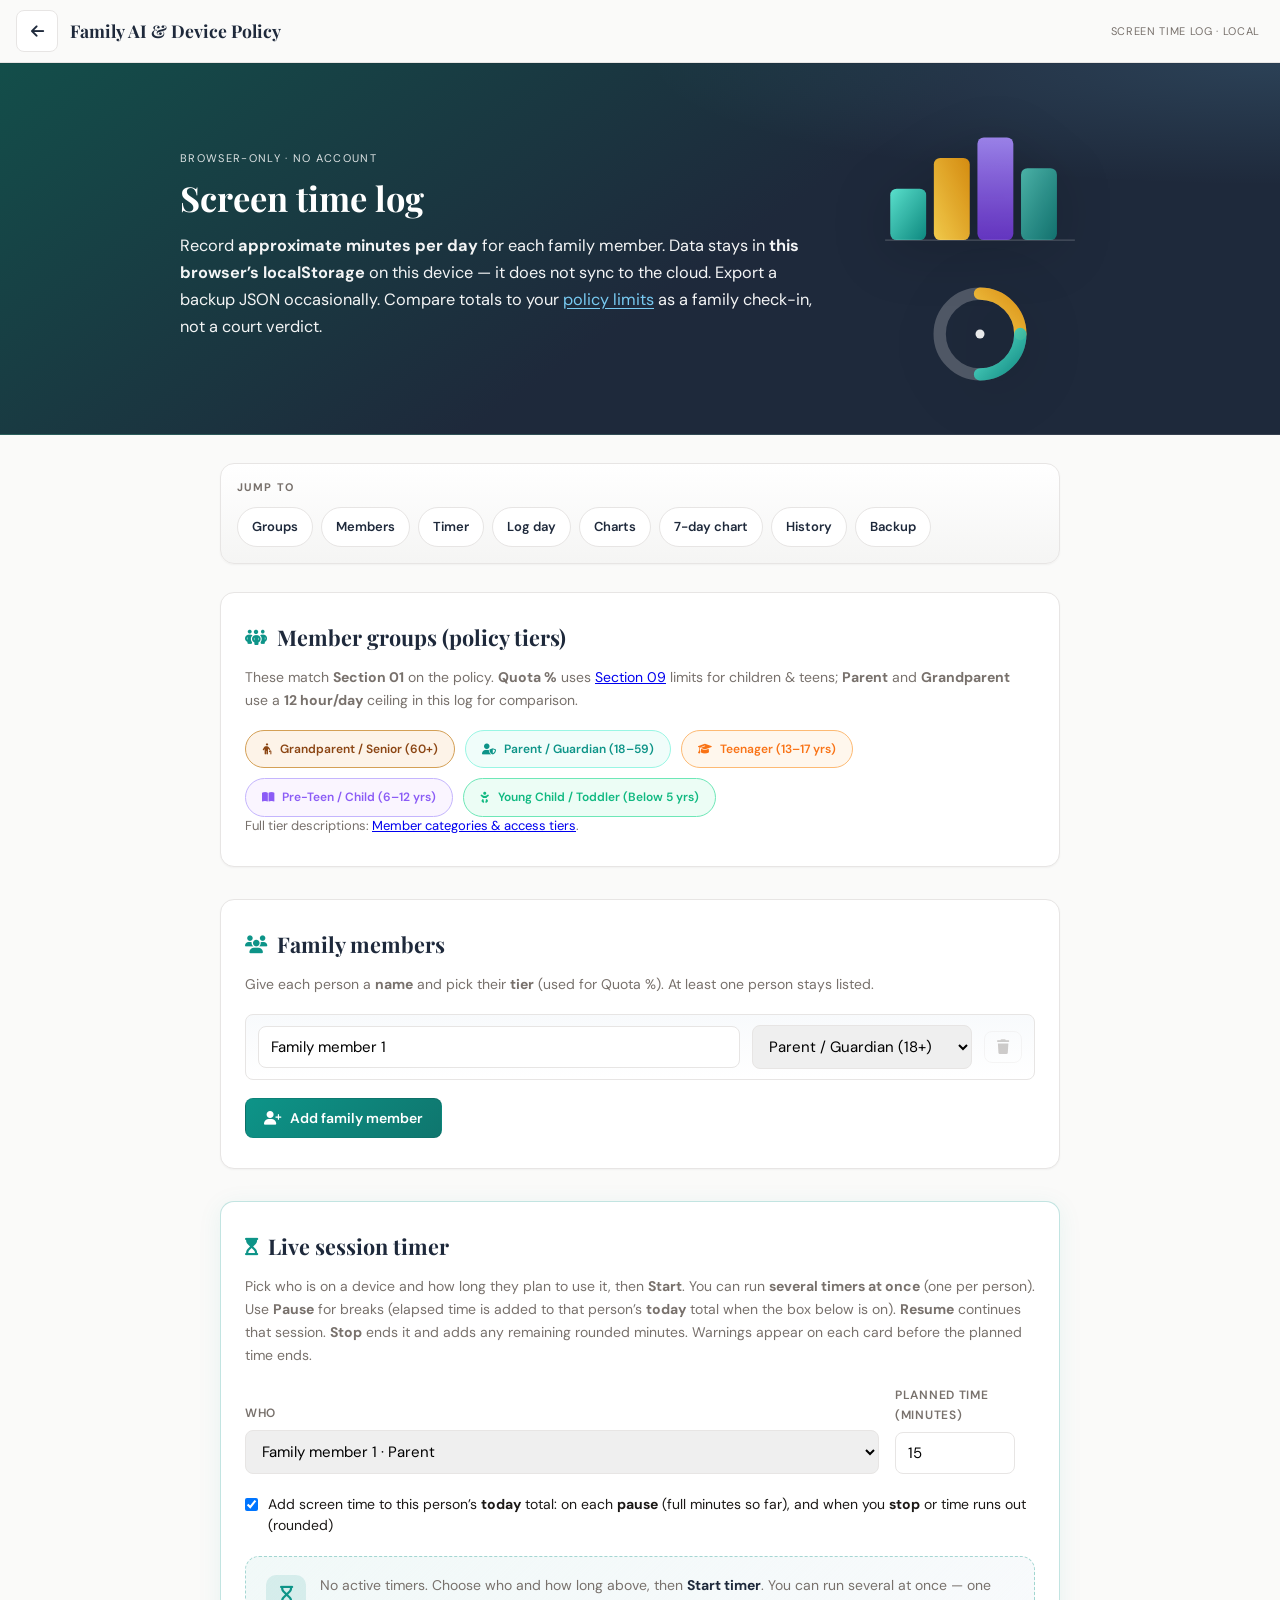
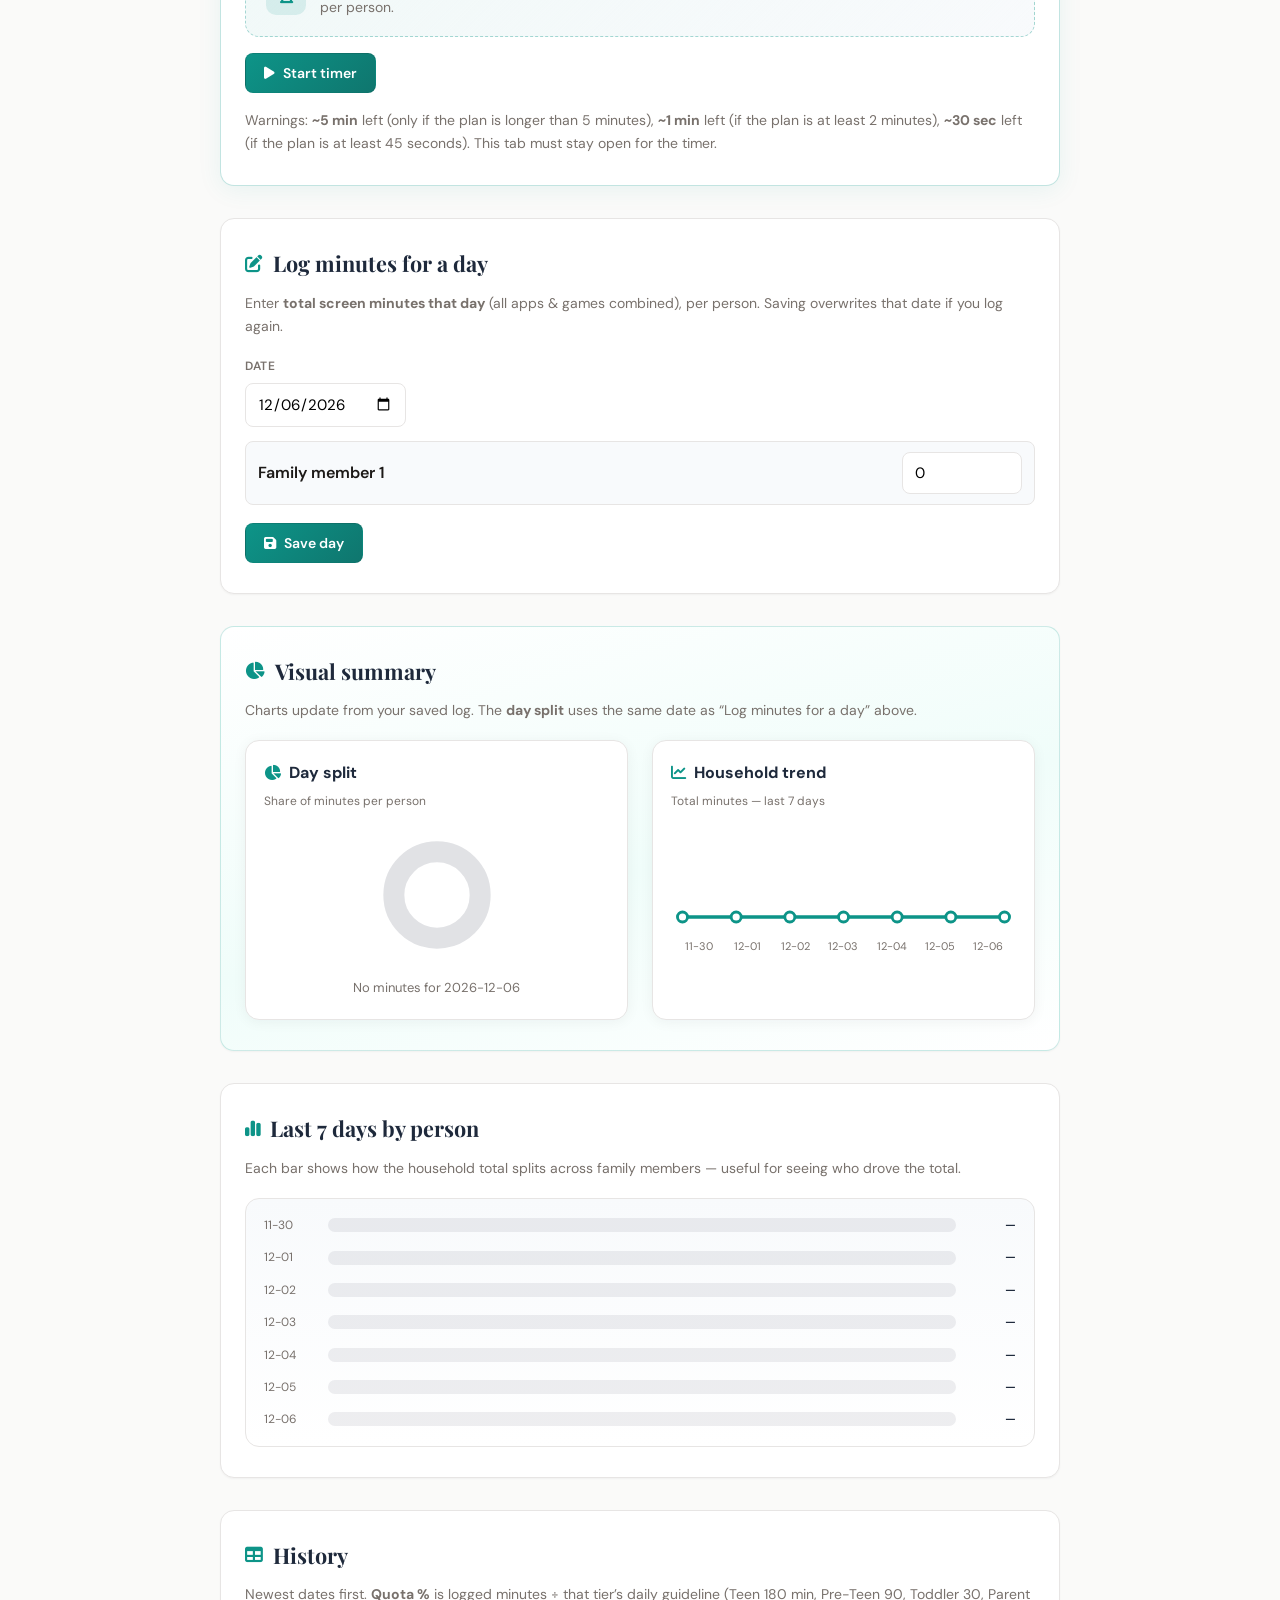
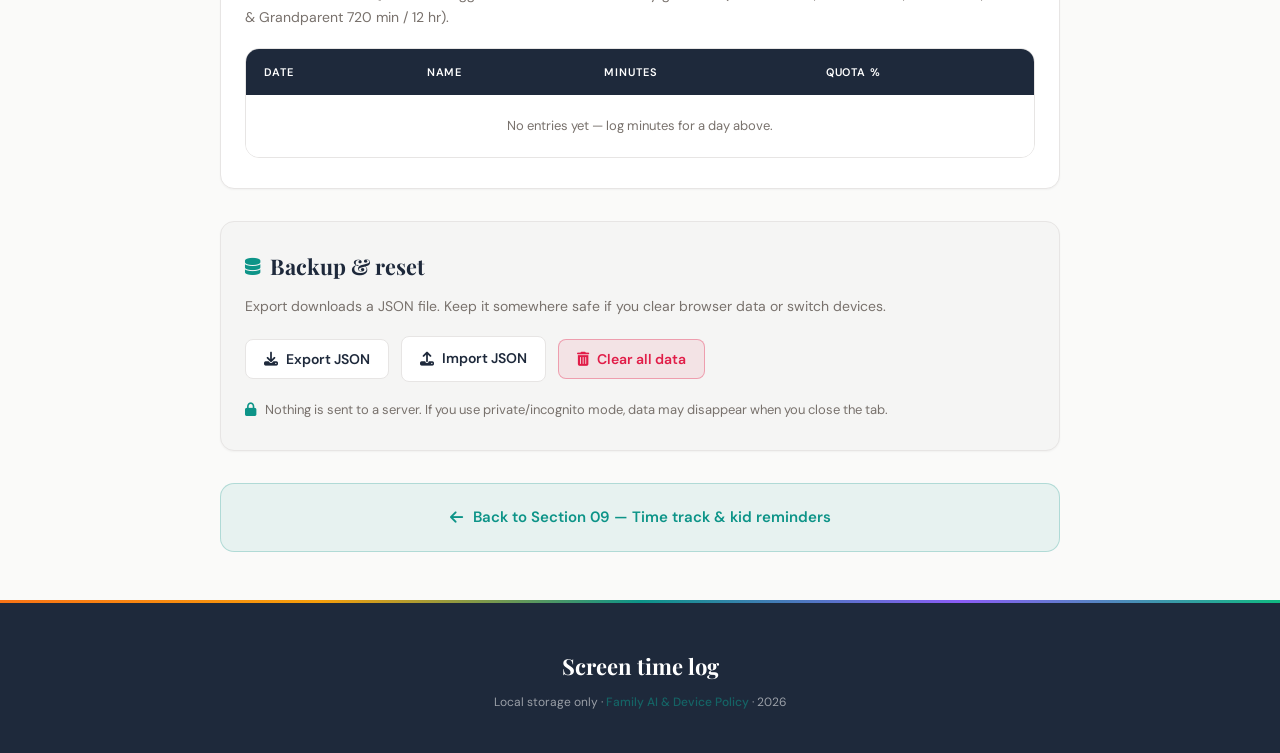
==== commit a4dc690e: "fix: features" ====
--- a/screen-time-tracker.html
+++ b/screen-time-tracker.html
@@ -24,26 +24,127 @@
 </header>
 
 <div class="companion-hero companion-hero--tracker" role="region" aria-labelledby="tracker-title">
-  <div class="companion-hero__inner">
-    <p class="companion-hero__eyebrow">Browser-only · no account</p>
-    <h1 id="tracker-title">Screen time log</h1>
-    <p class="companion-hero__lead">Record <strong>approximate minutes per day</strong> for each family member. Data stays in <strong>this browser&rsquo;s localStorage</strong> on this device — it does not sync to the cloud. Export a backup JSON occasionally. Compare totals to your <a href="index.html#section-09-screen-time">policy limits</a> as a family check-in, not a court verdict.</p>
+  <div class="companion-hero__inner companion-hero__inner--tracker">
+    <div class="companion-hero__copy">
+      <p class="companion-hero__eyebrow">Browser-only · no account</p>
+      <h1 id="tracker-title">Screen time log</h1>
+      <p class="companion-hero__lead">Record <strong>approximate minutes per day</strong> for each family member. Data stays in <strong>this browser&rsquo;s localStorage</strong> on this device — it does not sync to the cloud. Export a backup JSON occasionally. Compare totals to your <a href="index.html#section-09-screen-time">policy limits</a> as a family check-in, not a court verdict.</p>
+    </div>
+    <div class="companion-hero__art" aria-hidden="true">
+      <svg class="st-hero-svg st-hero-svg--bars" viewBox="0 0 156 118" fill="none" xmlns="http://www.w3.org/2000/svg" aria-hidden="true">
+        <defs>
+          <linearGradient id="stHeroGrad1" x1="0%" y1="0%" x2="100%" y2="100%">
+            <stop offset="0%" stop-color="#5eead4" stop-opacity="0.95"/>
+            <stop offset="100%" stop-color="#0d9488" stop-opacity="0.9"/>
+          </linearGradient>
+          <linearGradient id="stHeroGrad2" x1="0%" y1="100%" x2="100%" y2="0%">
+            <stop offset="0%" stop-color="#fcd34d" stop-opacity="0.95"/>
+            <stop offset="100%" stop-color="#f59e0b" stop-opacity="0.85"/>
+          </linearGradient>
+          <linearGradient id="stHeroGrad3" x1="0%" y1="0%" x2="0%" y2="100%">
+            <stop offset="0%" stop-color="#a78bfa" stop-opacity="0.9"/>
+            <stop offset="100%" stop-color="#7c3aed" stop-opacity="0.75"/>
+          </linearGradient>
+        </defs>
+        <rect x="8" y="70" width="28" height="40" rx="5" fill="url(#stHeroGrad1)"/>
+        <rect x="42" y="46" width="28" height="64" rx="5" fill="url(#stHeroGrad2)"/>
+        <rect x="76" y="30" width="28" height="80" rx="5" fill="url(#stHeroGrad3)"/>
+        <rect x="110" y="54" width="28" height="56" rx="5" fill="url(#stHeroGrad1)" opacity="0.75"/>
+        <path d="M4 110h148" stroke="rgba(255,255,255,0.2)" stroke-width="1"/>
+      </svg>
+      <svg class="st-hero-svg st-hero-svg--donut" viewBox="0 0 100 100" fill="none" xmlns="http://www.w3.org/2000/svg" aria-hidden="true">
+        <defs>
+          <linearGradient id="stHeroDonut1" x1="0%" y1="0%" x2="100%" y2="100%">
+            <stop offset="0%" stop-color="#5eead4" stop-opacity="0.95"/>
+            <stop offset="100%" stop-color="#0d9488" stop-opacity="0.9"/>
+          </linearGradient>
+          <linearGradient id="stHeroDonut2" x1="0%" y1="100%" x2="100%" y2="0%">
+            <stop offset="0%" stop-color="#fcd34d" stop-opacity="0.95"/>
+            <stop offset="100%" stop-color="#f59e0b" stop-opacity="0.85"/>
+          </linearGradient>
+        </defs>
+        <circle cx="50" cy="50" r="36" fill="none" stroke="rgba(255,255,255,0.22)" stroke-width="11"/>
+        <path d="M50 14 A36 36 0 0 1 86 50" fill="none" stroke="url(#stHeroDonut2)" stroke-width="11" stroke-linecap="round"/>
+        <path d="M86 50 A36 36 0 0 1 50 86" fill="none" stroke="url(#stHeroDonut1)" stroke-width="11" stroke-linecap="round"/>
+        <circle cx="50" cy="50" r="4" fill="white" fill-opacity="0.9"/>
+      </svg>
+    </div>
   </div>
 </div>
 
 <main class="container companion-main" id="main" tabindex="-1">
 
-  <div class="st-tracker-panel">
-    <h2 class="st-tracker-h2"><i class="fa-solid fa-users" aria-hidden="true"></i> Family members</h2>
-    <p class="st-tracker-lead">Rename rows to match your home (e.g. &ldquo;Arjun&rdquo;, &ldquo;Teen&rdquo;). At least one person stays listed.</p>
+  <nav class="st-page-nav" aria-label="On this page">
+    <span class="st-page-nav__label">Jump to</span>
+    <ul class="st-page-nav__list">
+      <li><a href="#st-section-groups">Groups</a></li>
+      <li><a href="#st-section-members">Members</a></li>
+      <li><a href="#st-section-timer">Timer</a></li>
+      <li><a href="#st-section-log">Log day</a></li>
+      <li><a href="#st-section-charts">Charts</a></li>
+      <li><a href="#st-section-week">7-day chart</a></li>
+      <li><a href="#st-section-history">History</a></li>
+      <li><a href="#st-section-backup">Backup</a></li>
+    </ul>
+  </nav>
+
+  <section class="st-tracker-panel st-tracker-panel--groups" id="st-section-groups" aria-labelledby="st-heading-groups">
+    <h2 id="st-heading-groups" class="st-tracker-h2"><i class="fa-solid fa-people-group" aria-hidden="true"></i> Member groups (policy tiers)</h2>
+    <p class="st-tracker-lead">These match <strong>Section 01</strong> on the policy. <strong>Quota %</strong> uses <a href="index.html#section-09-screen-time">Section 09</a> limits for children &amp; teens; <strong>Parent</strong> and <strong>Grandparent</strong> use a <strong>12 hour/day</strong> ceiling in this log for comparison.</p>
+    <div class="age-legend">
+      <div class="age-pill grandparent"><i class="fa-solid fa-person-cane"></i> Grandparent / Senior (60+)</div>
+      <div class="age-pill adult"><i class="fa-solid fa-user-shield"></i> Parent / Guardian (18–59)</div>
+      <div class="age-pill teen"><i class="fa-solid fa-graduation-cap"></i> Teenager (13–17 yrs)</div>
+      <div class="age-pill child"><i class="fa-solid fa-book-open"></i> Pre-Teen / Child (6–12 yrs)</div>
+      <div class="age-pill toddler"><i class="fa-solid fa-baby"></i> Young Child / Toddler (Below 5 yrs)</div>
+    </div>
+    <p class="st-tracker-lead st-tracker-lead--tight">Full tier descriptions: <a href="index.html#section-01">Member categories &amp; access tiers</a>.</p>
+  </section>
+
+  <section class="st-tracker-panel" id="st-section-members" aria-labelledby="st-heading-members">
+    <h2 id="st-heading-members" class="st-tracker-h2"><i class="fa-solid fa-users" aria-hidden="true"></i> Family members</h2>
+    <p class="st-tracker-lead">Give each person a <strong>name</strong> and pick their <strong>tier</strong> (used for Quota %). At least one person stays listed.</p>
     <div id="st-people-list" class="st-tracker-people"></div>
     <button type="button" class="st-tracker-btn st-tracker-btn--primary" id="st-add-person">
       <i class="fa-solid fa-user-plus" aria-hidden="true"></i> Add family member
     </button>
-  </div>
-
-  <div class="st-tracker-panel">
-    <h2 class="st-tracker-h2"><i class="fa-solid fa-pen-to-square" aria-hidden="true"></i> Log minutes for a day</h2>
+  </section>
+
+  <section class="st-tracker-panel st-tracker-panel--session" id="st-section-timer" aria-labelledby="st-heading-timer">
+    <h2 id="st-heading-timer" class="st-tracker-h2"><i class="fa-solid fa-hourglass-start" aria-hidden="true"></i> Live session timer</h2>
+    <p class="st-tracker-lead">Pick who is on a device and how long they plan to use it, then <strong>Start</strong>. You can run <strong>several timers at once</strong> (one per person). Use <strong>Pause</strong> for breaks (elapsed time is added to that person&rsquo;s <strong>today</strong> total when the box below is on). <strong>Resume</strong> continues that session. <strong>Stop</strong> ends it and adds any remaining rounded minutes. Warnings appear on each card before the planned time ends.</p>
+
+    <div class="st-session-controls">
+      <div class="st-session-field">
+        <label class="st-tracker-date-label" for="st-session-person">Who</label>
+        <select id="st-session-person" class="st-tracker-input st-tracker-select" aria-describedby="st-session-help"></select>
+      </div>
+      <div class="st-session-field">
+        <label class="st-tracker-date-label" for="st-session-duration">Planned time (minutes)</label>
+        <input type="number" id="st-session-duration" class="st-tracker-input st-tracker-input--num" min="1" max="480" step="1" value="15" />
+      </div>
+      <div class="st-session-field st-session-field--check">
+        <label class="st-session-check">
+          <input type="checkbox" id="st-session-add-today" checked />
+          <span>Add screen time to this person&rsquo;s <strong>today</strong> total: on each <strong>pause</strong> (full minutes so far), and when you <strong>stop</strong> or time runs out (rounded)</span>
+        </label>
+      </div>
+    </div>
+
+    <div class="st-session-display" id="st-session-display" aria-live="polite">
+      <div id="st-session-list" class="st-session-list"></div>
+    </div>
+
+    <div class="st-session-buttons">
+      <button type="button" class="st-tracker-btn st-tracker-btn--primary" id="st-session-start">
+        <i class="fa-solid fa-play" aria-hidden="true"></i> Start timer
+      </button>
+    </div>
+    <p class="st-tracker-lead st-session-footnote" id="st-session-help">Warnings: <strong>~5 min</strong> left (only if the plan is longer than 5 minutes), <strong>~1 min</strong> left (if the plan is at least 2 minutes), <strong>~30 sec</strong> left (if the plan is at least 45 seconds). This tab must stay open for the timer.</p>
+  </section>
+
+  <section class="st-tracker-panel" id="st-section-log" aria-labelledby="st-heading-log">
+    <h2 id="st-heading-log" class="st-tracker-h2"><i class="fa-solid fa-pen-to-square" aria-hidden="true"></i> Log minutes for a day</h2>
     <p class="st-tracker-lead">Enter <strong>total screen minutes that day</strong> (all apps &amp; games combined), per person. Saving overwrites that date if you log again.</p>
     <div class="st-tracker-log-meta">
       <label class="st-tracker-date-label" for="st-log-date">Date</label>
@@ -54,27 +155,45 @@
       <i class="fa-solid fa-floppy-disk" aria-hidden="true"></i> Save day
     </button>
     <p id="st-status" class="st-tracker-status" role="status" aria-live="polite"></p>
-  </div>
-
-  <div class="st-tracker-panel">
-    <h2 class="st-tracker-h2"><i class="fa-solid fa-chart-simple" aria-hidden="true"></i> Last 7 days (household total)</h2>
-    <p class="st-tracker-lead">Relative bar heights — tallest day = 100% width. Useful for spotting spikes.</p>
-    <div id="st-week-bars" class="st-week-bars"></div>
-  </div>
-
-  <div class="st-tracker-panel">
-    <h2 class="st-tracker-h2"><i class="fa-solid fa-table" aria-hidden="true"></i> History</h2>
-    <p class="st-tracker-lead">Newest dates first.</p>
+  </section>
+
+  <section class="st-tracker-panel st-tracker-panel--charts" id="st-section-charts" aria-labelledby="st-heading-charts">
+    <h2 id="st-heading-charts" class="st-tracker-h2"><i class="fa-solid fa-chart-pie" aria-hidden="true"></i> Visual summary</h2>
+    <p class="st-tracker-lead">Charts update from your saved log. The <strong>day split</strong> uses the same date as &ldquo;Log minutes for a day&rdquo; above.</p>
+    <div class="st-charts-grid">
+      <div class="st-chart-card">
+        <h3 class="st-chart-card__title"><i class="fa-solid fa-chart-pie" aria-hidden="true"></i> Day split</h3>
+        <p class="st-chart-card__sub">Share of minutes per person</p>
+        <div id="st-donut-chart" class="st-donut-chart"></div>
+        <ul id="st-donut-legend" class="st-donut-legend"></ul>
+      </div>
+      <div class="st-chart-card">
+        <h3 class="st-chart-card__title"><i class="fa-solid fa-chart-line" aria-hidden="true"></i> Household trend</h3>
+        <p class="st-chart-card__sub">Total minutes — last 7 days</p>
+        <div id="st-sparkline" class="st-sparkline" role="img" aria-label="Sparkline of daily household screen minutes"></div>
+      </div>
+    </div>
+  </section>
+
+  <section class="st-tracker-panel" id="st-section-week" aria-labelledby="st-heading-week">
+    <h2 id="st-heading-week" class="st-tracker-h2"><i class="fa-solid fa-chart-simple" aria-hidden="true"></i> Last 7 days by person</h2>
+    <p class="st-tracker-lead">Each bar shows how the household total splits across family members — useful for seeing who drove the total.</p>
+    <div id="st-week-bars" class="st-week-bars st-week-bars--stacked"></div>
+  </section>
+
+  <section class="st-tracker-panel" id="st-section-history" aria-labelledby="st-heading-history">
+    <h2 id="st-heading-history" class="st-tracker-h2"><i class="fa-solid fa-table" aria-hidden="true"></i> History</h2>
+    <p class="st-tracker-lead">Newest dates first. <strong>Quota %</strong> is logged minutes ÷ that tier&rsquo;s daily guideline (Teen 180 min, Pre-Teen 90, Toddler 30, Parent &amp; Grandparent 720 min / 12 hr).</p>
     <div class="st-tracker-table-wrap">
       <table class="retention-table st-tracker-history" id="st-history-table">
         <thead id="st-history-thead"></thead>
         <tbody id="st-history-body"></tbody>
       </table>
     </div>
-  </div>
-
-  <div class="st-tracker-panel st-tracker-panel--muted">
-    <h2 class="st-tracker-h2"><i class="fa-solid fa-database" aria-hidden="true"></i> Backup &amp; reset</h2>
+  </section>
+
+  <section class="st-tracker-panel st-tracker-panel--muted" id="st-section-backup" aria-labelledby="st-heading-backup">
+    <h2 id="st-heading-backup" class="st-tracker-h2"><i class="fa-solid fa-database" aria-hidden="true"></i> Backup &amp; reset</h2>
     <p class="st-tracker-lead">Export downloads a JSON file. Keep it somewhere safe if you clear browser data or switch devices.</p>
     <div class="st-tracker-actions">
       <button type="button" class="st-tracker-btn st-tracker-btn--secondary" id="st-export">
@@ -89,7 +208,7 @@
       </button>
     </div>
     <p class="st-tracker-privacy"><i class="fa-solid fa-lock" aria-hidden="true"></i> Nothing is sent to a server. If you use private/incognito mode, data may disappear when you close the tab.</p>
-  </div>
+  </section>
 
   <div class="companion-back-strip">
     <a href="index.html#section-09-timetrack" class="companion-back-strip__link"><i class="fa-solid fa-arrow-left" aria-hidden="true"></i> Back to Section 09 — Time track &amp; kid reminders</a>
--- a/styles.css
+++ b/styles.css
@@ -2394,13 +2394,146 @@
 /* ── Screen time tracker (localStorage page) ───────────────── */
 
 .companion-hero--tracker {
+  position: relative;
+  overflow: hidden;
   background: linear-gradient(145deg, #134e4a 0%, var(--deep-navy) 55%, #1e293b 100%);
+}
+
+.companion-hero--tracker::before {
+  content: '';
+  position: absolute;
+  inset: 0;
+  background: radial-gradient(ellipse 90% 60% at 100% 0%, rgba(125, 211, 252, 0.14), transparent 55%);
+  pointer-events: none;
+}
+
+.companion-hero--tracker .companion-hero__inner {
+  position: relative;
+  z-index: 1;
+}
+
+.companion-hero__inner--tracker {
+  max-width: 920px;
+  margin: 0 auto;
+  display: grid;
+  gap: 28px;
+  align-items: center;
+}
+
+@media (min-width: 768px) {
+  .companion-hero__inner--tracker {
+    grid-template-columns: minmax(0, 1fr) minmax(180px, 240px);
+  }
+}
+
+.companion-hero__art {
+  display: flex;
+  justify-content: center;
+  align-items: flex-end;
+  gap: clamp(16px, 4vw, 28px);
+  flex-wrap: wrap;
+  min-width: 0;
+}
+
+.st-hero-svg {
+  flex-shrink: 0;
+  height: auto;
+  filter: drop-shadow(0 10px 28px rgba(0, 0, 0, 0.22));
+}
+
+/* Bar chart only — own viewBox so it never overlaps the donut */
+.st-hero-svg--bars {
+  width: 100%;
+  max-width: 200px;
+  aspect-ratio: 156 / 118;
+}
+
+/* Donut — separate graphic, aligned on bottom with bars */
+.st-hero-svg--donut {
+  width: 100%;
+  max-width: 112px;
+  aspect-ratio: 1;
+}
+
+/* In-page navigation (screen time tracker) */
+#st-section-groups,
+#st-section-members,
+#st-section-timer,
+#st-section-log,
+#st-section-charts,
+#st-section-week,
+#st-section-history,
+#st-section-backup {
+  scroll-margin-top: 88px;
+}
+
+.st-page-nav {
+  max-width: 920px;
+  margin: 0 auto 24px;
+  padding: 14px 16px 16px;
+  background: linear-gradient(180deg, #fff 0%, var(--soft-gray) 100%);
+  border: 1px solid var(--border);
+  border-radius: var(--radius-md);
+  box-shadow: var(--shadow-sm);
+}
+
+.st-page-nav__label {
+  display: block;
+  font-size: 11px;
+  font-weight: 700;
+  letter-spacing: 0.1em;
+  text-transform: uppercase;
+  color: var(--text-mid);
+  margin: 0 0 10px;
+}
+
+.st-page-nav__list {
+  list-style: none;
+  margin: 0;
+  padding: 0;
+  display: flex;
+  flex-wrap: wrap;
+  gap: 8px;
+}
+
+.st-page-nav__list a {
+  display: inline-flex;
+  align-items: center;
+  padding: 8px 14px;
+  font-size: 13px;
+  font-weight: 600;
+  color: var(--deep-navy);
+  text-decoration: none;
+  background: white;
+  border: 1px solid var(--border);
+  border-radius: 999px;
+  transition: border-color 0.15s ease, color 0.15s ease, background 0.15s ease;
+}
+
+.st-page-nav__list a:hover {
+  border-color: rgba(13, 148, 136, 0.45);
+  color: var(--teal);
+  background: rgba(13, 148, 136, 0.06);
+}
+
+.st-page-nav__list a:focus-visible {
+  outline: 2px solid var(--saffron);
+  outline-offset: 2px;
+}
+
+@media (min-width: 720px) {
+  .st-page-nav {
+    position: sticky;
+    top: 58px;
+    z-index: 50;
+    margin-bottom: 28px;
+  }
 }
 
 .st-tracker-panel {
   max-width: 920px;
-  margin: 0 auto 28px;
-  padding: 24px 22px 28px;
+  margin: 0 auto 32px;
+  padding: 26px 24px 30px;
   background: white;
   border: 1px solid var(--border);
   border-radius: var(--radius-md);
@@ -2434,18 +2567,176 @@
   margin: 0 0 18px;
 }
 
-.st-tracker-people {
+.st-tracker-lead--tight {
+  margin-top: -6px;
+  margin-bottom: 0;
+  font-size: 13px;
+}
+
+.st-tracker-panel--groups .age-legend {
+  margin-bottom: 4px;
+}
+
+.st-tracker-panel--charts {
+  border-color: rgba(13, 148, 136, 0.2);
+  background: linear-gradient(165deg, #fff 0%, #f0fdfa 55%, #fff 100%);
+}
+
+.st-charts-grid {
+  display: grid;
+  gap: 20px;
+  margin-top: 4px;
+}
+
+@media (min-width: 720px) {
+  .st-charts-grid {
+    grid-template-columns: 1fr 1fr;
+    gap: 24px;
+    align-items: stretch;
+  }
+}
+
+.st-chart-card {
+  padding: 18px 18px 20px;
+  background: #fff;
+  border: 1px solid var(--border);
+  border-radius: var(--radius-md);
+  box-shadow: 0 2px 14px rgba(15, 23, 42, 0.05);
+}
+
+.st-chart-card__title {
+  margin: 0 0 4px;
+  font-size: 1rem;
+  font-weight: 700;
+  color: var(--deep-navy);
+  display: flex;
+  align-items: center;
+  gap: 8px;
+}
+
+.st-chart-card__title .fa-solid {
+  color: var(--teal);
+  font-size: 0.95rem;
+}
+
+.st-chart-card__sub {
+  margin: 0 0 14px;
+  font-size: 12px;
+  color: var(--text-mid);
+}
+
+.st-donut-chart {
   display: flex;
   flex-direction: column;
-  gap: 10px;
-  margin-bottom: 16px;
-}
-
-.st-tracker-person {
+  align-items: center;
+  gap: 12px;
+  min-height: 140px;
+  justify-content: center;
+}
+
+.st-donut-svg {
+  width: 140px;
+  height: 140px;
+  flex-shrink: 0;
+}
+
+.st-donut-empty {
+  font-size: 13px;
+  color: var(--text-mid);
+  text-align: center;
+  max-width: 12rem;
+}
+
+.st-donut-legend {
+  list-style: none;
+  margin: 0;
+  padding: 0;
+  width: 100%;
+  display: flex;
+  flex-direction: column;
+  gap: 8px;
+}
+
+.st-donut-legend__item {
   display: flex;
   align-items: center;
   gap: 10px;
+  font-size: 13px;
+  color: var(--text-dark);
+}
+
+.st-donut-legend__dot {
+  width: 10px;
+  height: 10px;
+  border-radius: 50%;
+  flex-shrink: 0;
+}
+
+.st-donut-legend__text {
   min-width: 0;
+}
+
+.st-sparkline {
+  width: 100%;
+}
+
+.st-sparkline-svg {
+  display: block;
+  width: 100%;
+  height: auto;
+  min-height: 72px;
+}
+
+.st-sparkline-labels {
+  display: flex;
+  justify-content: space-between;
+  margin-top: 8px;
+  padding: 0 4px;
+  font-size: 11px;
+  font-variant-numeric: tabular-nums;
+  color: var(--text-mid);
+}
+
+.st-sparkline-labels span {
+  flex: 1;
+  text-align: center;
+  min-width: 0;
+}
+
+.st-tracker-people {
+  display: flex;
+  flex-direction: column;
+  gap: 12px;
+  margin-bottom: 18px;
+}
+
+.st-tracker-person {
+  display: grid;
+  grid-template-columns: minmax(0, 1fr) minmax(140px, 220px) auto;
+  align-items: center;
+  gap: 12px;
+  min-width: 0;
+  padding: 10px 12px;
+  background: linear-gradient(180deg, #f8fafc 0%, #fff 100%);
+  border: 1px solid var(--border);
+  border-radius: var(--radius-sm);
+}
+
+.st-tracker-person .st-tracker-input:not(.st-tracker-group-select) {
+  min-width: 0;
+  background: #fff;
+}
+
+.st-tracker-group-select {
+  width: 100%;
+  max-width: 100%;
+  font-size: 13px;
+}
+
+@media (max-width: 560px) {
+  .st-tracker-person {
+    grid-template-columns: 1fr;
+  }
 }
 
 .st-tracker-input {
@@ -2501,6 +2792,14 @@
   align-items: center;
   gap: 12px;
   justify-content: space-between;
+  padding: 10px 12px;
+  background: #f8fafc;
+  border: 1px solid var(--border);
+  border-radius: var(--radius-sm);
+}
+
+.st-tracker-log-row .st-tracker-input--num {
+  background: #fff;
 }
 
 .st-tracker-log-label {
@@ -2525,6 +2824,11 @@
   transition: background 0.15s ease, border-color 0.15s ease, color 0.15s ease;
 }
 
+.st-tracker-btn:focus-visible {
+  outline: 2px solid var(--saffron);
+  outline-offset: 2px;
+}
+
 .st-tracker-btn--primary {
   background: linear-gradient(135deg, var(--teal), #0f766e);
   color: white;
@@ -2590,15 +2894,29 @@
 }
 
 .st-tracker-status {
-  margin: 14px 0 0;
+  margin: 16px 0 0;
   font-size: 14px;
-  color: var(--teal);
+  line-height: 1.5;
   font-weight: 500;
-  min-height: 1.25em;
+  min-height: 0;
+  color: var(--deep-navy);
+}
+
+.st-tracker-status:not(:empty) {
+  padding: 12px 14px;
+  border-radius: var(--radius-sm);
+  border-left: 3px solid var(--teal);
+  background: rgba(13, 148, 136, 0.09);
+}
+
+.st-tracker-status:empty {
+  display: none;
 }
 
 .st-tracker-status--error {
   color: var(--rose);
+  border-left-color: var(--rose) !important;
+  background: rgba(225, 29, 72, 0.08) !important;
 }
 
 .st-tracker-actions {
@@ -2623,14 +2941,18 @@
 .st-week-bars {
   display: flex;
   flex-direction: column;
-  gap: 10px;
+  gap: 12px;
+  padding: 16px 18px;
+  background: linear-gradient(180deg, #f8fafc 0%, #fff 100%);
+  border: 1px solid var(--border);
+  border-radius: var(--radius-md);
 }
 
 .st-week-bar {
   display: grid;
   grid-template-columns: 52px 1fr 48px;
   align-items: center;
-  gap: 10px;
+  gap: 12px;
   min-width: 0;
 }
 
@@ -2664,14 +2986,54 @@
   font-variant-numeric: tabular-nums;
 }
 
+.st-week-bars--stacked .st-week-bar__track--stacked {
+  display: flex;
+  height: 14px;
+  border-radius: 8px;
+  overflow: hidden;
+  background: rgba(15, 23, 42, 0.07);
+}
+
+.st-week-bar__track--empty {
+  background: repeating-linear-gradient(
+    -45deg,
+    rgba(15, 23, 42, 0.07),
+    rgba(15, 23, 42, 0.07) 5px,
+    rgba(15, 23, 42, 0.04) 5px,
+    rgba(15, 23, 42, 0.04) 10px
+  );
+}
+
+.st-week-seg {
+  min-width: 2px;
+  height: 100%;
+  transition: filter 0.15s ease;
+}
+
+.st-week-seg:hover {
+  filter: brightness(1.08);
+}
+
 .st-tracker-table-wrap {
   overflow-x: auto;
   -webkit-overflow-scrolling: touch;
   max-width: 100%;
+  border-radius: var(--radius-md);
+  border: 1px solid var(--border);
+  background: #fff;
 }
 
 .st-tracker-history {
   margin-bottom: 0;
+  /* Fixed column count — use auto layout so the breakdown column can grow when names wrap */
+  table-layout: auto;
+}
+
+/* Wrapper supplies border/radius; avoid double border on table */
+.st-tracker-table-wrap .st-tracker-history.retention-table {
+  border: none;
+  box-shadow: none;
+  border-radius: 0;
 }
 
 .st-tracker-total-cell {
@@ -2685,6 +3047,39 @@
   padding: 20px !important;
 }
 
+.st-history-date-cell {
+  font-weight: 600;
+  white-space: nowrap;
+  vertical-align: middle;
+}
+
+.st-history-person-cell {
+  font-weight: 600;
+  color: var(--deep-navy);
+}
+
+.st-history-person-cell--other {
+  font-weight: 500;
+  font-style: italic;
+  color: var(--text-mid);
+}
+
+.st-history-min-cell {
+  font-variant-numeric: tabular-nums;
+  text-align: right;
+}
+
+.st-history-quota-cell {
+  font-variant-numeric: tabular-nums;
+  text-align: right;
+  font-weight: 600;
+  color: var(--deep-navy);
+}
+
+.st-history-quota-cell--over {
+  color: var(--rose);
+}
+
 @media (max-width: 520px) {
   .st-tracker-log-row {
     flex-direction: column;
@@ -2704,3 +3099,314 @@
     width: 100%;
   }
 }
+
+/* ── Screen session timer (live countdown) ─────────────────── */
+
+.st-tracker-panel--session {
+  border-color: rgba(13, 148, 136, 0.25);
+  box-shadow: 0 4px 24px rgba(13, 148, 136, 0.08);
+}
+
+.st-session-controls {
+  display: grid;
+  gap: 16px;
+  margin-bottom: 20px;
+}
+
+@media (min-width: 600px) {
+  .st-session-controls {
+    grid-template-columns: 1fr 140px;
+    align-items: end;
+  }
+
+  .st-session-field--check {
+    grid-column: 1 / -1;
+  }
+}
+
+.st-session-field--check {
+  margin-top: 4px;
+}
+
+.st-session-check {
+  display: flex;
+  align-items: flex-start;
+  gap: 10px;
+  font-size: 14px;
+  line-height: 1.5;
+  color: var(--text-dark);
+  cursor: pointer;
+}
+
+.st-session-check input {
+  margin-top: 4px;
+  flex-shrink: 0;
+}
+
+.st-tracker-select {
+  width: 100%;
+  max-width: 100%;
+  cursor: pointer;
+}
+
+.st-session-display {
+  margin-bottom: 16px;
+}
+
+.st-session-list {
+  display: flex;
+  flex-direction: column;
+  gap: 16px;
+}
+
+.st-session-empty {
+  display: flex;
+  align-items: flex-start;
+  gap: 14px;
+  margin: 0;
+  padding: 18px 20px;
+  font-size: 14px;
+  line-height: 1.55;
+  color: var(--text-dark);
+  background: linear-gradient(135deg, rgba(13, 148, 136, 0.06) 0%, #f8fafc 100%);
+  border: 1px dashed rgba(13, 148, 136, 0.35);
+  border-radius: var(--radius-md);
+}
+
+.st-session-empty__icon {
+  flex-shrink: 0;
+  display: flex;
+  align-items: center;
+  justify-content: center;
+  width: 40px;
+  height: 40px;
+  font-size: 1.1rem;
+  color: var(--teal);
+  background: rgba(13, 148, 136, 0.12);
+  border-radius: 10px;
+}
+
+.st-session-empty__text {
+  margin: 0;
+  flex: 1;
+  min-width: 0;
+  color: var(--text-mid);
+}
+
+.st-session-empty__text strong {
+  color: var(--deep-navy);
+}
+
+.st-session-card {
+  padding: 18px 18px 16px;
+  background: linear-gradient(180deg, #fff 0%, #f8fafc 100%);
+  border: 1px solid rgba(13, 148, 136, 0.22);
+  border-radius: var(--radius-md);
+  box-shadow: 0 2px 12px rgba(13, 148, 136, 0.06);
+}
+
+.st-session-card__head {
+  display: flex;
+  flex-wrap: wrap;
+  align-items: baseline;
+  justify-content: space-between;
+  gap: 8px 16px;
+  margin-bottom: 12px;
+}
+
+.st-session-card__name {
+  margin: 0;
+  font-size: 1.125rem;
+  font-weight: 700;
+  color: var(--deep-navy);
+}
+
+.st-session-card__plan {
+  margin: 0;
+  font-size: 13px;
+  color: var(--text-mid);
+}
+
+.st-session-paused-badge--inline {
+  margin: 0 0 12px;
+}
+
+.st-session-warnings--card {
+  margin-bottom: 12px;
+}
+
+.st-session-card__actions {
+  display: flex;
+  flex-wrap: wrap;
+  gap: 10px;
+  margin-top: 14px;
+  padding-top: 14px;
+  border-top: 1px solid var(--border);
+}
+
+.st-session-card__actions .st-tracker-btn[hidden] {
+  display: none !important;
+}
+
+.st-session-display__hint {
+  margin: 0;
+  font-size: 14px;
+  color: var(--text-mid);
+}
+
+.st-session-paused-badge {
+  margin: 0 0 14px;
+  padding: 10px 14px;
+  font-size: 14px;
+  font-weight: 600;
+  color: var(--deep-navy);
+  background: linear-gradient(90deg, rgba(245, 158, 11, 0.2), rgba(249, 115, 22, 0.12));
+  border: 1px solid rgba(245, 158, 11, 0.45);
+  border-radius: var(--radius-md);
+}
+
+.st-session-paused-badge .fa-pause {
+  margin-right: 8px;
+  color: var(--saffron);
+}
+
+.st-session-big {
+  display: grid;
+  grid-template-columns: 1fr 1fr;
+  gap: 16px;
+  margin-bottom: 16px;
+}
+
+@media (max-width: 480px) {
+  .st-session-big {
+    grid-template-columns: 1fr;
+  }
+}
+
+.st-session-big__block {
+  text-align: center;
+  padding: 18px 14px;
+  background: linear-gradient(180deg, #f8fafc 0%, #fff 100%);
+  border: 1px solid var(--border);
+  border-radius: var(--radius-md);
+}
+
+.st-session-big__label {
+  display: block;
+  font-size: 11px;
+  font-weight: 700;
+  letter-spacing: 0.08em;
+  text-transform: uppercase;
+  color: var(--text-mid);
+  margin-bottom: 8px;
+}
+
+.st-session-big__value {
+  font-family: 'DM Mono', monospace;
+  font-size: clamp(1.75rem, 5vw, 2.25rem);
+  font-weight: 700;
+  color: var(--deep-navy);
+  font-variant-numeric: tabular-nums;
+}
+
+.st-session-big__value--left {
+  color: var(--teal);
+}
+
+.st-session-progress {
+  height: 12px;
+  background: var(--soft-gray);
+  border-radius: 8px;
+  overflow: hidden;
+  border: 1px solid var(--border);
+}
+
+.st-session-progress__fill {
+  height: 100%;
+  width: 0%;
+  background: linear-gradient(90deg, var(--teal), var(--saffron));
+  border-radius: 8px;
+  transition: width 0.2s ease;
+}
+
+.st-session-warnings {
+  min-height: 0;
+  margin-bottom: 14px;
+}
+
+.st-session-warn {
+  display: flex;
+  align-items: flex-start;
+  gap: 10px;
+  padding: 12px 14px;
+  border-radius: var(--radius-md);
+  font-size: 14px;
+  line-height: 1.45;
+  margin-bottom: 8px;
+  animation: st-warn-in 0.35s ease;
+}
+
+@keyframes st-warn-in {
+  from {
+    opacity: 0;
+    transform: translateY(-6px);
+  }
+  to {
+    opacity: 1;
+    transform: translateY(0);
+  }
+}
+
+.st-session-warn .fa-bell {
+  flex-shrink: 0;
+  margin-top: 2px;
+}
+
+.st-session-warn--soft {
+  background: rgba(13, 148, 136, 0.1);
+  border: 1px solid rgba(13, 148, 136, 0.3);
+  color: var(--deep-navy);
+}
+
+.st-session-warn--soft .fa-bell {
+  color: var(--teal);
+}
+
+.st-session-warn--amber {
+  background: rgba(245, 158, 11, 0.15);
+  border: 1px solid rgba(245, 158, 11, 0.45);
+  color: var(--deep-navy);
+}
+
+.st-session-warn--amber .fa-bell {
+  color: var(--saffron);
+}
+
+.st-session-warn--urgent {
+  background: rgba(225, 29, 72, 0.1);
+  border: 1px solid rgba(225, 29, 72, 0.35);
+  color: var(--deep-navy);
+  font-weight: 600;
+}
+
+.st-session-warn--urgent .fa-bell {
+  color: var(--rose);
+}
+
+.st-session-buttons {
+  display: flex;
+  flex-wrap: wrap;
+  gap: 12px;
+  align-items: center;
+  margin-top: 4px;
+}
+
+/* [hidden] must win over .st-tracker-btn { display: inline-flex } */
+.st-session-buttons .st-tracker-btn[hidden] {
+  display: none !important;
+}
+
+.st-session-footnote {
+  margin-top: 16px !important;
+  margin-bottom: 0 !important;
+}
